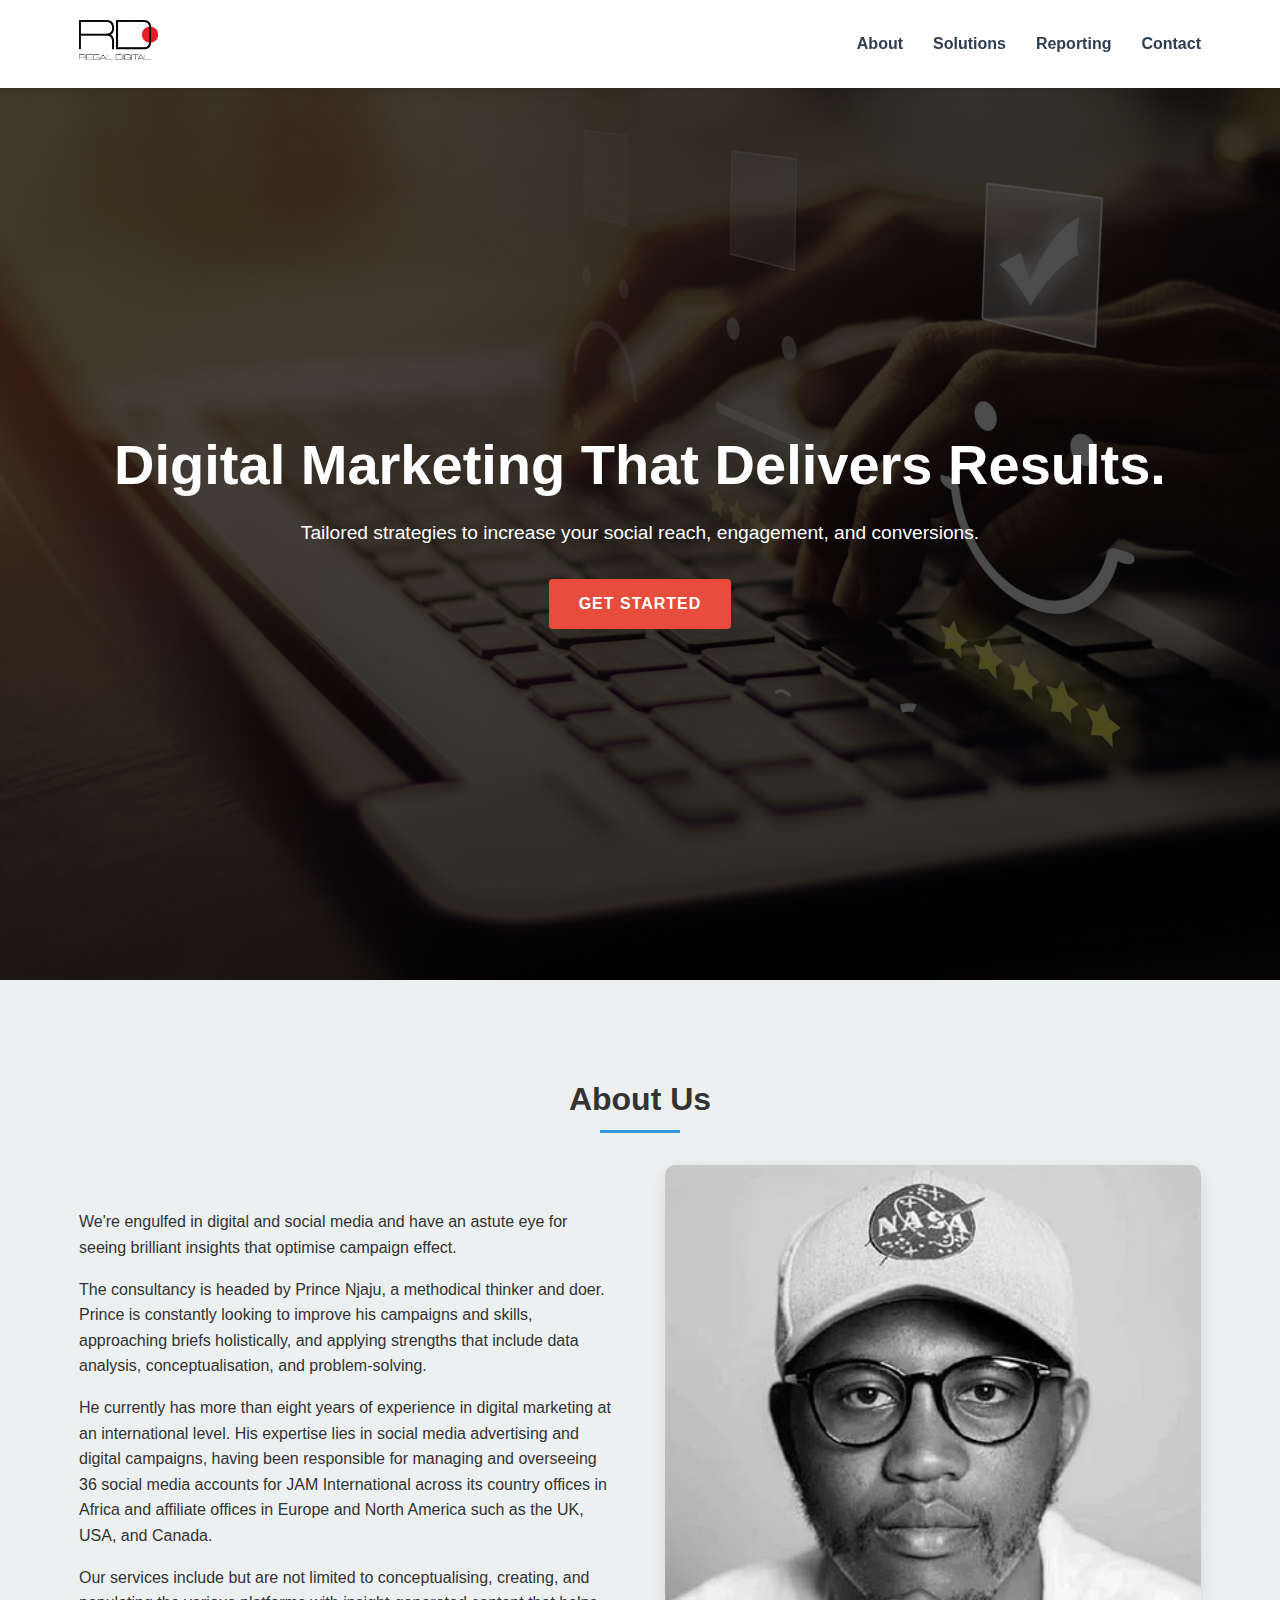
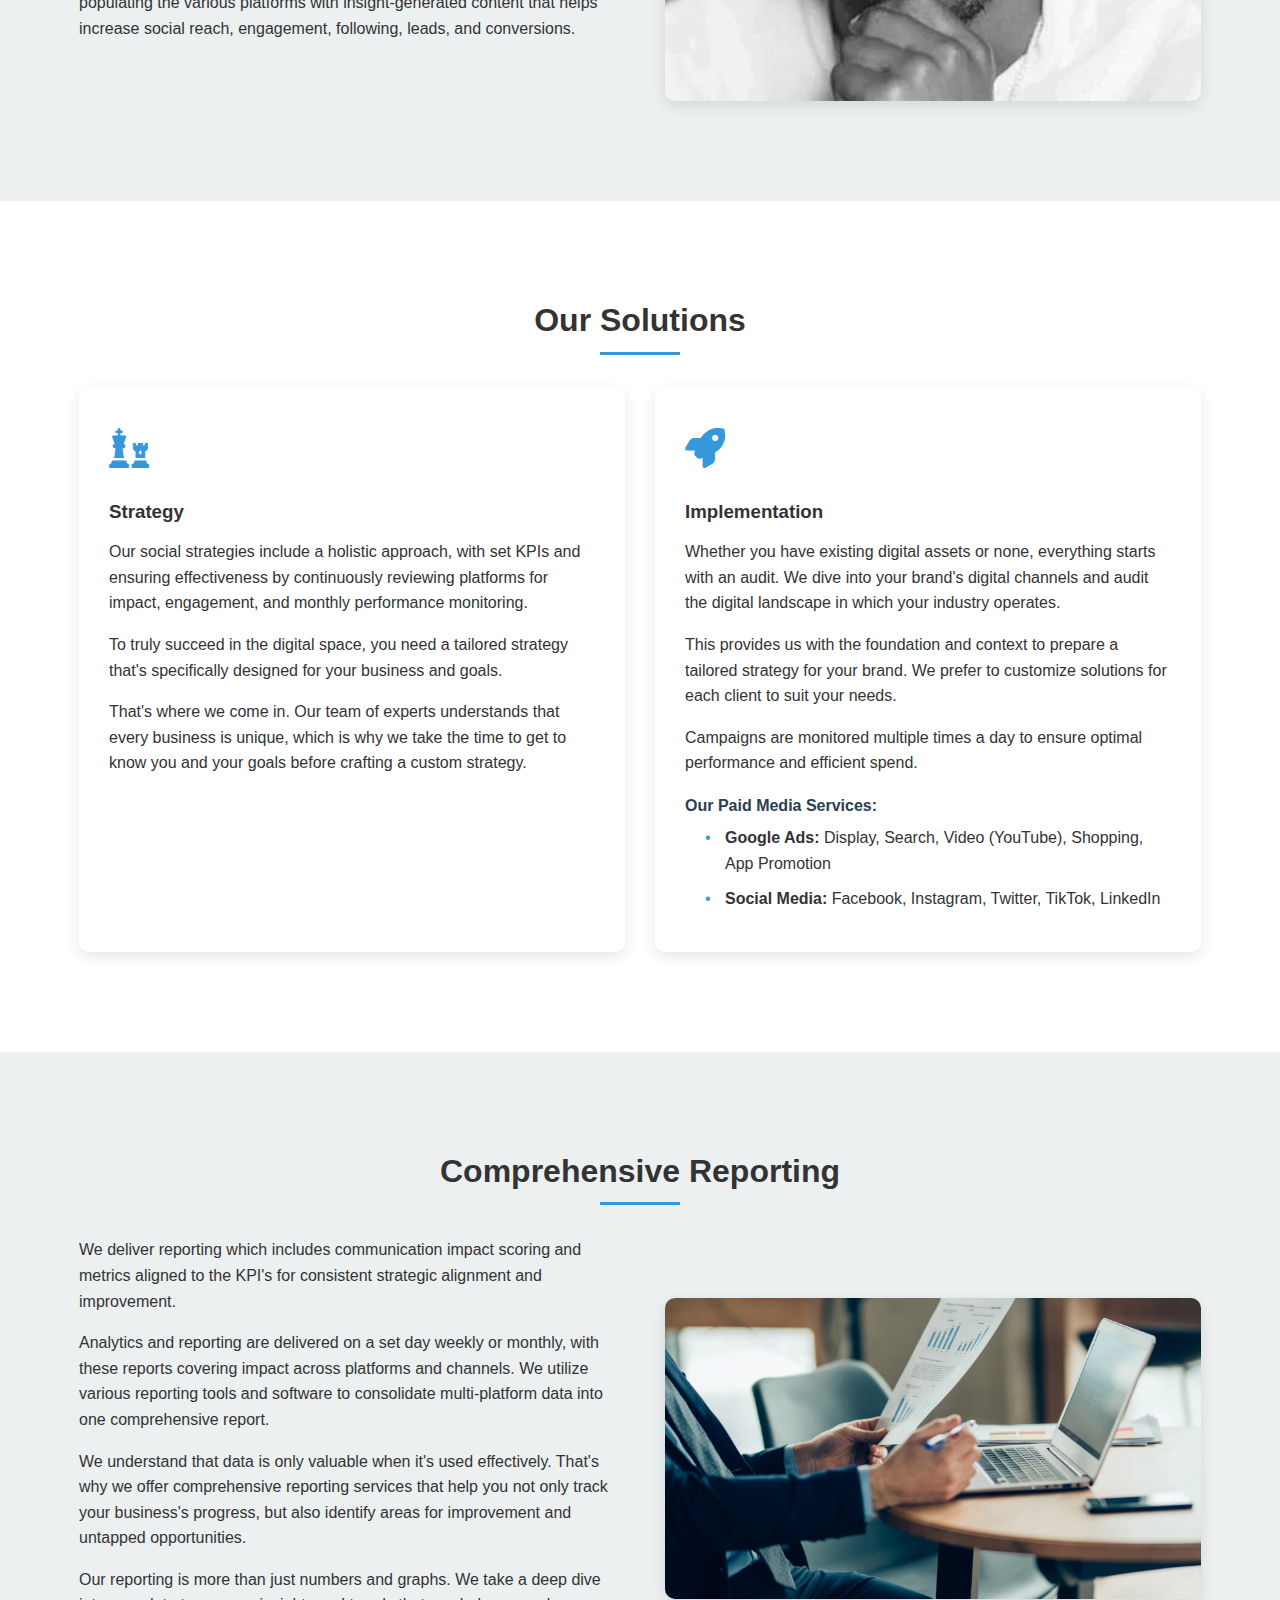
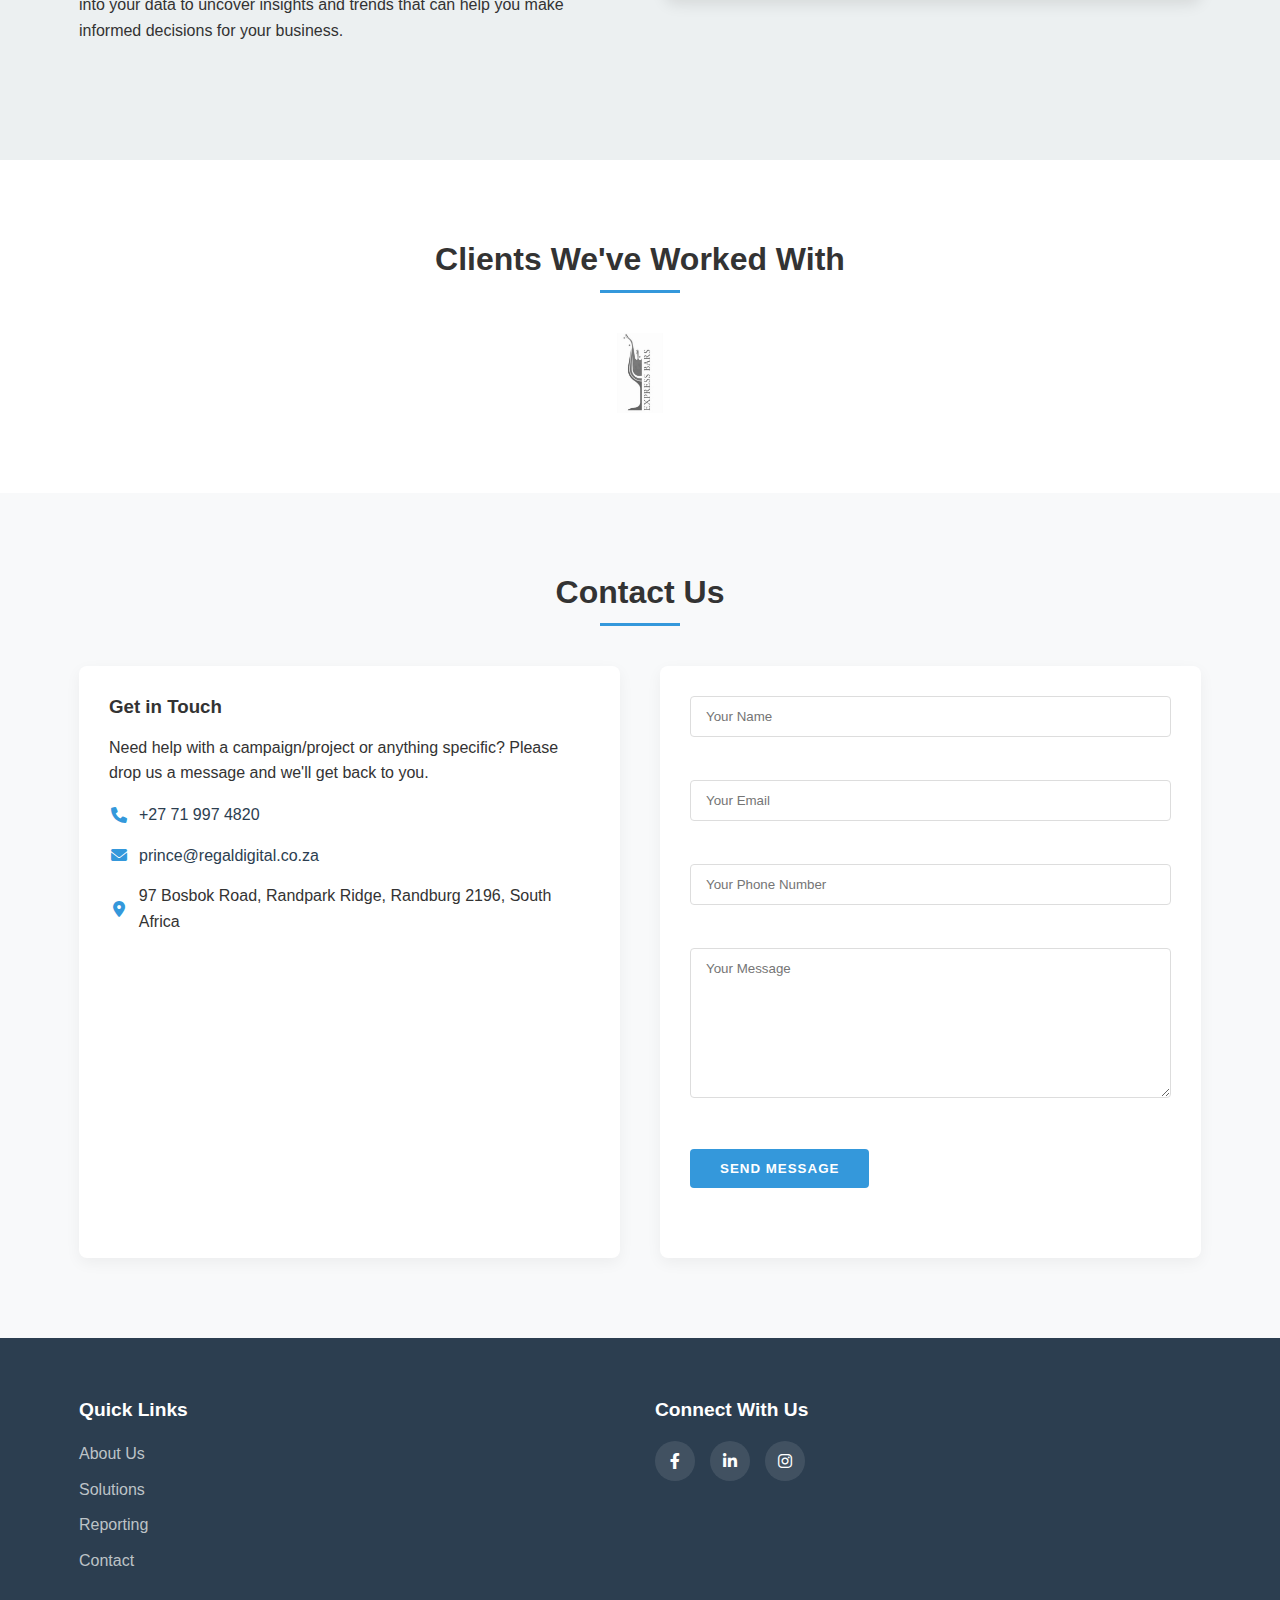
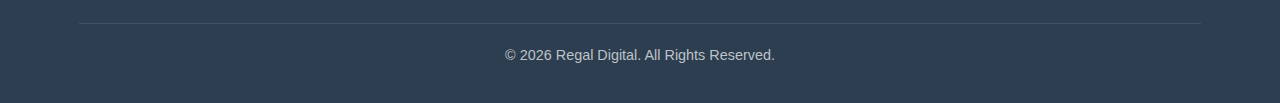
==== index.html @ f8ea5bcb "Initial Commit" ====
<!DOCTYPE html>
<html lang="en">

<head>
    <meta charset="UTF-8">
    <meta name="viewport" content="width=device-width, initial-scale=1.0">
    <meta name="description"
        content="Regal Digital - Digital Marketing Consultancy specializing in social media strategies and campaign optimization">
    <title>Regal Digital | Digital Marketing Consultancy</title>
    <link rel="stylesheet" href="css/style.css">
    <link rel="stylesheet" href="css/responsive.css">
    <link rel="stylesheet" href="https://cdnjs.cloudflare.com/ajax/libs/font-awesome/6.0.0-beta3/css/all.min.css">
    <link rel="icon" href="favicon.ico.jpg" type="image/x-icon">
</head>

<body>
    <!-- Header/Navigation -->
    <header>
        <div class="container">
            <div class="logo">
                <a href="#"><img src="images/logo.png" alt="Regal Digital Logo"></a>
            </div>
            <nav class="main-nav">
                <ul>
                    <li><a href="#about">About</a></li>
                    <li><a href="#solutions">Solutions</a></li>
                    <li><a href="#reporting">Reporting</a></li>
                    <li><a href="#contact">Contact</a></li>
                </ul>
            </nav>
            <div class="mobile-menu-btn">
                <i class="fas fa-bars"></i>
            </div>
        </div>
    </header>

    <!-- Mobile Menu -->
    <div class="mobile-menu">
        <ul>
            <li><a href="#about">About</a></li>
            <li><a href="#solutions">Solutions</a></li>
            <li><a href="#reporting">Reporting</a></li>
            <li><a href="#contact">Contact</a></li>
        </ul>
    </div>

    <!-- Hero Section -->
    <section class="hero">
        <div class="container">
            <h1>Digital Marketing That Delivers Results.</h1>
            <p>Tailored strategies to increase your social reach, engagement, and conversions.</p>
            <a href="#contact" class="btn btn-primary">Get Started</a>
        </div>
    </section>

    <!-- About Section -->
    <section id="about" class="about-section">
        <div class="container">
            <h2>About Us</h2>
            <div class="about-content">
                <div class="about-text">
                    <p>We're engulfed in digital and social media and have an astute eye for seeing brilliant insights
                        that optimise campaign effect.</p>
                    <p>The consultancy is headed by Prince Njaju, a methodical thinker and doer. Prince is constantly
                        looking to improve his campaigns and skills, approaching briefs holistically, and applying
                        strengths that include data analysis, conceptualisation, and problem-solving.</p>
                    <p>He currently has more than eight years of experience in digital marketing at an international
                        level. His expertise lies in social media advertising and digital campaigns, having been
                        responsible for managing and overseeing 36 social media accounts for JAM International across
                        its country offices in Africa and affiliate offices in Europe and North America such as the UK,
                        USA, and Canada.</p>
                    <p>Our services include but are not limited to conceptualising, creating, and populating the various
                        platforms with insight-generated content that helps increase social reach, engagement,
                        following, leads, and conversions.</p>
                </div>
                <div class="about-image">
                    <img src="images/prince-njaju.webp" alt="Prince Njaju">
                </div>
            </div>
        </div>
    </section>

    <!-- Solutions Section -->
    <section id="solutions" class="solutions-section">
        <div class="container">
            <h2>Our Solutions</h2>
            <div class="solutions-grid">
                <div class="solution-card">
                    <div class="solution-icon">
                        <i class="fas fa-chess"></i>
                    </div>
                    <h3>Strategy</h3>
                    <p>Our social strategies include a holistic approach, with set KPIs and ensuring effectiveness by
                        continuously reviewing platforms for impact, engagement, and monthly performance monitoring.</p>
                    <p>To truly succeed in the digital space, you need a tailored strategy that's specifically designed
                        for your business and goals.</p>
                    <p>That's where we come in. Our team of experts understands that every business is unique, which is
                        why we take the time to get to know you and your goals before crafting a custom strategy.</p>
                </div>
                <div class="solution-card">
                    <div class="solution-icon">
                        <i class="fas fa-rocket"></i>
                    </div>
                    <h3>Implementation</h3>
                    <p>Whether you have existing digital assets or none, everything starts with an audit. We dive into
                        your brand's digital channels and audit the digital landscape in which your industry operates.
                    </p>
                    <p>This provides us with the foundation and context to prepare a tailored strategy for your brand.
                        We prefer to customize solutions for each client to suit your needs.</p>
                    <p>Campaigns are monitored multiple times a day to ensure optimal performance and efficient spend.
                    </p>
                    <div class="services-list">
                        <h4>Our Paid Media Services:</h4>
                        <ul>
                            <li><strong>Google Ads:</strong> Display, Search, Video (YouTube), Shopping, App Promotion
                            </li>
                            <li><strong>Social Media:</strong> Facebook, Instagram, Twitter, TikTok, LinkedIn</li>
                        </ul>
                    </div>
                </div>
            </div>
        </div>
    </section>

    <!-- Reporting Section -->
    <section id="reporting" class="reporting-section">
        <div class="container">
            <h2>Comprehensive Reporting</h2>
            <div class="reporting-content">
                <div class="reporting-text">
                    <p>We deliver reporting which includes communication impact scoring and metrics aligned to the KPI's
                        for consistent strategic alignment and improvement.</p>
                    <p>Analytics and reporting are delivered on a set day weekly or monthly, with these reports covering
                        impact across platforms and channels. We utilize various reporting tools and software to
                        consolidate multi-platform data into one comprehensive report.</p>
                    <p>We understand that data is only valuable when it's used effectively. That's why we offer
                        comprehensive reporting services that help you not only track your business's progress, but also
                        identify areas for improvement and untapped opportunities.</p>
                    <p>Our reporting is more than just numbers and graphs. We take a deep dive into your data to uncover
                        insights and trends that can help you make informed decisions for your business.</p>
                </div>
                <div class="reporting-image">
                    <img src="images/comprehensive1.webp" alt="Reporting Dashboard Example">
                </div>
            </div>
        </div>
    </section>

    <!-- Clients Section -->
    <section class="clients-section">
        <div class="container">
            <h2>Clients We've Worked With</h2>
            <div class="client-logos">
                <img src="images/express-bars-logo.jpg" alt="Express Bars">
            </div>
        </div>
    </section>

    <!-- Contact Section -->
    <section id="contact" class="contact-section">
        <div class="container">
            <h2>Contact Us</h2>
            <div class="contact-content">
                <div class="contact-info">
                    <h3>Get in Touch</h3>
                    <p>Need help with a campaign/project or anything specific? Please drop us a message and we'll get
                        back to you.</p>
                    <div class="contact-details">
                        <p><i class="fas fa-phone"></i> <a href="tel:+27719974820">+27 71 997 4820</a></p>
                        <p><i class="fas fa-envelope"></i> <a
                                href="mailto:prince@regaldigital.co.za">prince@regaldigital.co.za</a></p>
                        <p><i class="fas fa-map-marker-alt"></i> 97 Bosbok Road, Randpark Ridge, Randburg 2196, South
                            Africa</p>
                    </div>
                </div>
                <div class="contact-form">
                    <form id="contactForm">
                        <div class="form-group">
                            <input type="text" id="name" name="name" placeholder="Your Name" required>
                            <span class="error-message" id="name-error"></span>
                        </div>
                        <div class="form-group">
                            <input type="email" id="email" name="email" placeholder="Your Email" required>
                            <span class="error-message" id="email-error"></span>
                        </div>
                        <div class="form-group">
                            <input type="tel" id="phone" name="phone" placeholder="Your Phone Number">
                            <span class="error-message" id="phone-error"></span>
                        </div>
                        <div class="form-group">
                            <textarea id="message" name="message" placeholder="Your Message" required></textarea>
                            <span class="error-message" id="message-error"></span>
                        </div>
                        <button type="submit" class="btn btn-secondary" id="submit-btn">Send Message</button>
                        <div id="form-status"></div>
                    </form>
                </div>
            </div>
        </div>
    </section>

    <!-- Footer -->
    <footer>
        <div class="container">
            <div class="footer-content">
                <div class="footer-links">
                    <h3>Quick Links</h3>
                    <ul>
                        <li><a href="#about">About Us</a></li>
                        <li><a href="#solutions">Solutions</a></li>
                        <li><a href="#reporting">Reporting</a></li>
                        <li><a href="#contact">Contact</a></li>
                    </ul>
                </div>
                <div class="footer-social">
                    <h3>Connect With Us</h3>
                    <div class="social-icons">
                        <a href="https://www.facebook.com/regaldigitalmarketing3/"><i class="fab fa-facebook-f"></i></a>
                        <a href="https://www.linkedin.com/company/regal-digital/posts/?feedView=all"><i
                                class="fab fa-linkedin-in"></i></a>
                        <a href="https://www.instagram.com/regal_digital/"><i class="fab fa-instagram"></i></a>
                    </div>
                </div>
            </div>
            <div class="footer-bottom">
                <p>&copy; <span id="year"></span> Regal Digital. All Rights Reserved.</p>
            </div>
        </div>
    </footer>

    <script src="js/script.js"></script>
</body>

</html>
---- css/style.css ----
/* Base Styles */
:root {
    --primary-color: #2c3e50;
    --secondary-color: #3498db;
    --accent-color: #e74c3c;
    --light-color: #ecf0f1;
    --dark-color: #2c3e50;
    --text-color: #333;
    --text-light: #7f8c8d;
    --white: #fff;
    --black: #000;
    --box-shadow: 0 5px 15px rgba(0, 0, 0, 0.1);
    --transition: all 0.3s ease;
}

* {
    margin: 0;
    padding: 0;
    box-sizing: border-box;
}

html {
    scroll-behavior: smooth;
}

body {
    font-family: 'Segoe UI', Tahoma, Geneva, Verdana, sans-serif;
    line-height: 1.6;
    color: var(--text-color);
    background-color: var(--white);
    overflow-x: hidden;
}

.container {
    width: 90%;
    max-width: 1200px;
    margin: 0 auto;
    padding: 0 15px;
}

h1,
h2,
h3,
h4,
h5,
h6 {
    margin-bottom: 1rem;
    font-weight: 700;
    line-height: 1.2;
}

h1 {
    font-size: 2.5rem;
}

h2 {
    font-size: 2rem;
    text-align: center;
    margin-bottom: 2rem;
    position: relative;
    padding-bottom: 15px;
}

h2::after {
    content: '';
    position: absolute;
    bottom: 0;
    left: 50%;
    transform: translateX(-50%);
    width: 80px;
    height: 3px;
    background-color: var(--secondary-color);
}

p {
    margin-bottom: 1rem;
}

a {
    text-decoration: none;
    color: var(--primary-color);
    transition: var(--transition);
}

a:hover {
    color: var(--accent-color);
}

ul {
    list-style: none;
}

img {
    max-width: 100%;
    height: auto;
}

.btn {
    display: inline-block;
    padding: 12px 30px;
    border-radius: 4px;
    font-weight: 600;
    text-transform: uppercase;
    letter-spacing: 1px;
    transition: var(--transition);
    cursor: pointer;
    border: none;
}

.btn-primary {
    background-color: var(--accent-color);
    color: var(--white);
}

.btn-primary:hover {
    background-color: var(--white);
    transform: translateY(-3px);
    box-shadow: var(--box-shadow);
}

.btn-secondary {
    background-color: var(--secondary-color);
    color: var(--white);
}

.btn-secondary:hover {
    background-color: var(--accent-color);
    transform: translateY(-3px);
    box-shadow: var(--box-shadow);
}

.section-padding {
    padding: 80px 0;
}

/* Header Styles */
header {
    background-color: var(--white);
    box-shadow: 0 2px 10px rgba(0, 0, 0, 0.1);
    position: fixed;
    width: 100%;
    top: 0;
    left: 0;
    z-index: 1000;
    transition: var(--transition);
}

header .container {
    display: flex;
    justify-content: space-between;
    align-items: center;
    padding: 20px 15px;
}

.logo img {
    height: 40px;
}

.main-nav ul {
    display: flex;
}

.main-nav ul li {
    margin-left: 30px;
}

.main-nav ul li a {
    font-weight: 600;
    color: var(--dark-color);
    position: relative;
}

.main-nav ul li a::after {
    content: '';
    position: absolute;
    bottom: -5px;
    left: 0;
    width: 0;
    height: 2px;
    background-color: var(--secondary-color);
    transition: var(--transition);
}

.main-nav ul li a:hover::after {
    width: 100%;
}

.mobile-menu-btn {
    display: none;
    font-size: 1.5rem;
    cursor: pointer;
}

/* Hero Section */
.hero {
    background: linear-gradient(rgba(0, 0, 0, 0.7), rgba(0, 0, 0, 0.7)), url('../images/hero-bg1.jpeg') no-repeat center center/cover;
    height: 100vh;
    display: flex;
    align-items: center;
    text-align: center;
    color: var(--white);
    margin-top: 80px;
}

.hero h1 {
    font-size: 3.5rem;
    margin-bottom: 20px;
    animation: fadeInDown 1s ease;
}

.hero p {
    font-size: 1.2rem;
    margin-bottom: 30px;
    max-width: 700px;
    margin-left: auto;
    margin-right: auto;
    animation: fadeInUp 1s ease;
}

/* About Section */
.about-section {
    padding: 100px 0;
    background-color: var(--light-color);
}

.about-content {
    display: flex;
    align-items: center;
    gap: 50px;
}

.about-text {
    flex: 1;
}

.about-image {
    flex: 1;
    border-radius: 10px;
    overflow: hidden;
    box-shadow: var(--box-shadow);
}

.about-image img {
    width: 100%;
    height: auto;
    display: block;
    transition: var(--transition);
}

.about-image img:hover {
    transform: scale(1.03);
}

/* Solutions Section */
.solutions-section {
    padding: 100px 0;
    background-color: var(--white);
}

.solutions-grid {
    display: grid;
    grid-template-columns: repeat(auto-fit, minmax(350px, 1fr));
    gap: 30px;
}

.solution-card {
    background-color: var(--white);
    border-radius: 10px;
    padding: 30px;
    box-shadow: var(--box-shadow);
    transition: var(--transition);
}

.solution-card:hover {
    transform: translateY(-10px);
    box-shadow: 0 15px 30px rgba(0, 0, 0, 0.1);
}

.solution-icon {
    font-size: 2.5rem;
    color: var(--secondary-color);
    margin-bottom: 20px;
}

.services-list {
    margin-top: 20px;
}

.services-list h4 {
    margin-bottom: 10px;
    color: var(--primary-color);
}

.services-list ul {
    margin-left: 20px;
}

.services-list ul li {
    margin-bottom: 10px;
    position: relative;
    padding-left: 20px;
}

.services-list ul li::before {
    content: '•';
    position: absolute;
    left: 0;
    color: var(--secondary-color);
}

/* Reporting Section */
.reporting-section {
    padding: 100px 0;
    background-color: var(--light-color);
}

.reporting-content {
    display: flex;
    align-items: center;
    gap: 50px;
}

.reporting-text {
    flex: 1;
}

.reporting-image {
    flex: 1;
    border-radius: 10px;
    overflow: hidden;
    box-shadow: var(--box-shadow);
}

.reporting-image img {
    width: 100%;
    height: auto;
    display: block;
}

/* Clients Section */
.clients-section {
    padding: 80px 0;
    background-color: var(--white);
    text-align: center;
}

.client-logos {
    display: flex;
    justify-content: center;
    align-items: center;
    flex-wrap: wrap;
    gap: 30px;
    margin-top: 40px;
}

.client-logos img {
    max-height: 80px;
    width: auto;
    filter: grayscale(100%);
    opacity: 0.7;
    transition: var(--transition);
}

.client-logos img:hover {
    filter: grayscale(0);
    opacity: 1;
}

/* Contact Section */
/* Contact Section */
.contact-section {
    padding: 80px 0;
    background-color: #f8f9fa;
}

.contact-content {
    display: flex;
    gap: 40px;
    margin-top: 40px;
}

.contact-info {
    flex: 1;
    padding: 30px;
    background: white;
    border-radius: 8px;
    box-shadow: 0 5px 15px rgba(0, 0, 0, 0.05);
}

.contact-form {
    flex: 1;
    padding: 30px;
    background: white;
    border-radius: 8px;
    box-shadow: 0 5px 15px rgba(0, 0, 0, 0.05);
}

.contact-details p {
    margin-bottom: 15px;
    display: flex;
    align-items: center;
}

.contact-details i {
    margin-right: 10px;
    color: #3498db;
    width: 20px;
    text-align: center;
}

.form-group {
    margin-bottom: 20px;
}

.form-group input,
.form-group textarea {
    width: 100%;
    padding: 12px 15px;
    border: 1px solid #ddd;
    border-radius: 4px;
    font-family: inherit;
    transition: all 0.3s ease;
}

.form-group input:focus,
.form-group textarea:focus {
    outline: none;
    border-color: #3498db;
    box-shadow: 0 0 0 3px rgba(52, 152, 219, 0.2);
}

.form-group textarea {
    min-height: 150px;
    resize: vertical;
}

.error-message {
    color: #e74c3c;
    font-size: 0.8rem;
    margin-top: 5px;
    display: block;
    min-height: 18px;
}

#form-status {
    margin-top: 20px;
    padding: 10px;
    border-radius: 4px;
    text-align: center;
}

#form-status.success {
    background-color: #d4edda;
    color: #155724;
}

#form-status.error {
    background-color: #f8d7da;
    color: #721c24;
}

@media (max-width: 768px) {
    .contact-content {
        flex-direction: column;
    }
}

/* Footer */
footer {
    background-color: var(--dark-color);
    color: var(--white);
    padding: 60px 0 20px;
}

.footer-content {
    display: grid;
    grid-template-columns: repeat(auto-fit, minmax(250px, 1fr));
    gap: 30px;
    margin-bottom: 40px;
}

.footer-logo img {
    height: 40px;
    margin-bottom: 20px;
}

.footer-links h3,
.footer-social h3 {
    color: var(--white);
    margin-bottom: 20px;
    font-size: 1.2rem;
}

.footer-links ul li {
    margin-bottom: 10px;
}

.footer-links ul li a {
    color: #bdc3c7;
    transition: var(--transition);
}

.footer-links ul li a:hover {
    color: var(--accent-color);
    padding-left: 5px;
}

.social-icons {
    display: flex;
    gap: 15px;
}

.social-icons a {
    display: flex;
    align-items: center;
    justify-content: center;
    width: 40px;
    height: 40px;
    border-radius: 50%;
    background-color: rgba(255, 255, 255, 0.1);
    color: var(--white);
    transition: var(--transition);
}

.social-icons a:hover {
    background-color: var(--accent-color);
    transform: translateY(-3px);
}

.footer-bottom {
    text-align: center;
    padding-top: 20px;
    border-top: 1px solid rgba(255, 255, 255, 0.1);
    color: #bdc3c7;
    font-size: 0.9rem;
}

/* Animations */
@keyframes fadeInDown {
    from {
        opacity: 0;
        transform: translateY(-30px);
    }

    to {
        opacity: 1;
        transform: translateY(0);
    }
}

@keyframes fadeInUp {
    from {
        opacity: 0;
        transform: translateY(30px);
    }

    to {
        opacity: 1;
        transform: translateY(0);
    }
}

/* Mobile Menu */
.mobile-menu {
    position: fixed;
    top: 80px;
    left: 0;
    width: 100%;
    height: calc(100vh - 80px);
    background-color: var(--white);
    z-index: 999;
    transform: translateX(100%);
    transition: var(--transition);
    padding: 30px;
    overflow-y: auto;
}

.mobile-menu.active {
    transform: translateX(0);
}

.mobile-menu ul li {
    margin-bottom: 20px;
}

.mobile-menu ul li a {
    font-size: 1.2rem;
    font-weight: 600;
    color: var(--dark-color);
}
---- css/responsive.css ----
/* Responsive Styles */
@media (max-width: 1200px) {
    .container {
        max-width: 100%;
    }
}

@media (max-width: 992px) {
    .hero h1 {
        font-size: 3rem;
    }

    .about-content,
    .reporting-content,
    .contact-content {
        flex-direction: column;
        gap: 30px;
    }

    .about-image,
    .reporting-image {
        order: -1;
    }
}

@media (max-width: 768px) {
    .main-nav {
        display: none;
    }

    .mobile-menu-btn {
        display: block;
    }

    .hero {
        height: auto;
        padding: 120px 0 80px;
    }

    .hero h1 {
        font-size: 2.5rem;
    }

    .section-padding {
        padding: 60px 0;
    }

    .solutions-grid {
        grid-template-columns: 1fr;
    }

    .client-logos img {
        max-height: 60px;
    }
}

@media (max-width: 576px) {
    .hero h1 {
        font-size: 2rem;
    }

    h2 {
        font-size: 1.8rem;
    }

    .btn {
        padding: 10px 20px;
        font-size: 0.9rem;
    }

    .footer-content {
        grid-template-columns: 1fr;
        text-align: center;
    }

    .social-icons {
        justify-content: center;
    }

    .footer-links ul li a:hover {
        padding-left: 0;
    }
}

@media (max-width: 400px) {
    .hero h1 {
        font-size: 1.8rem;
    }

    .hero p {
        font-size: 1rem;
    }
}
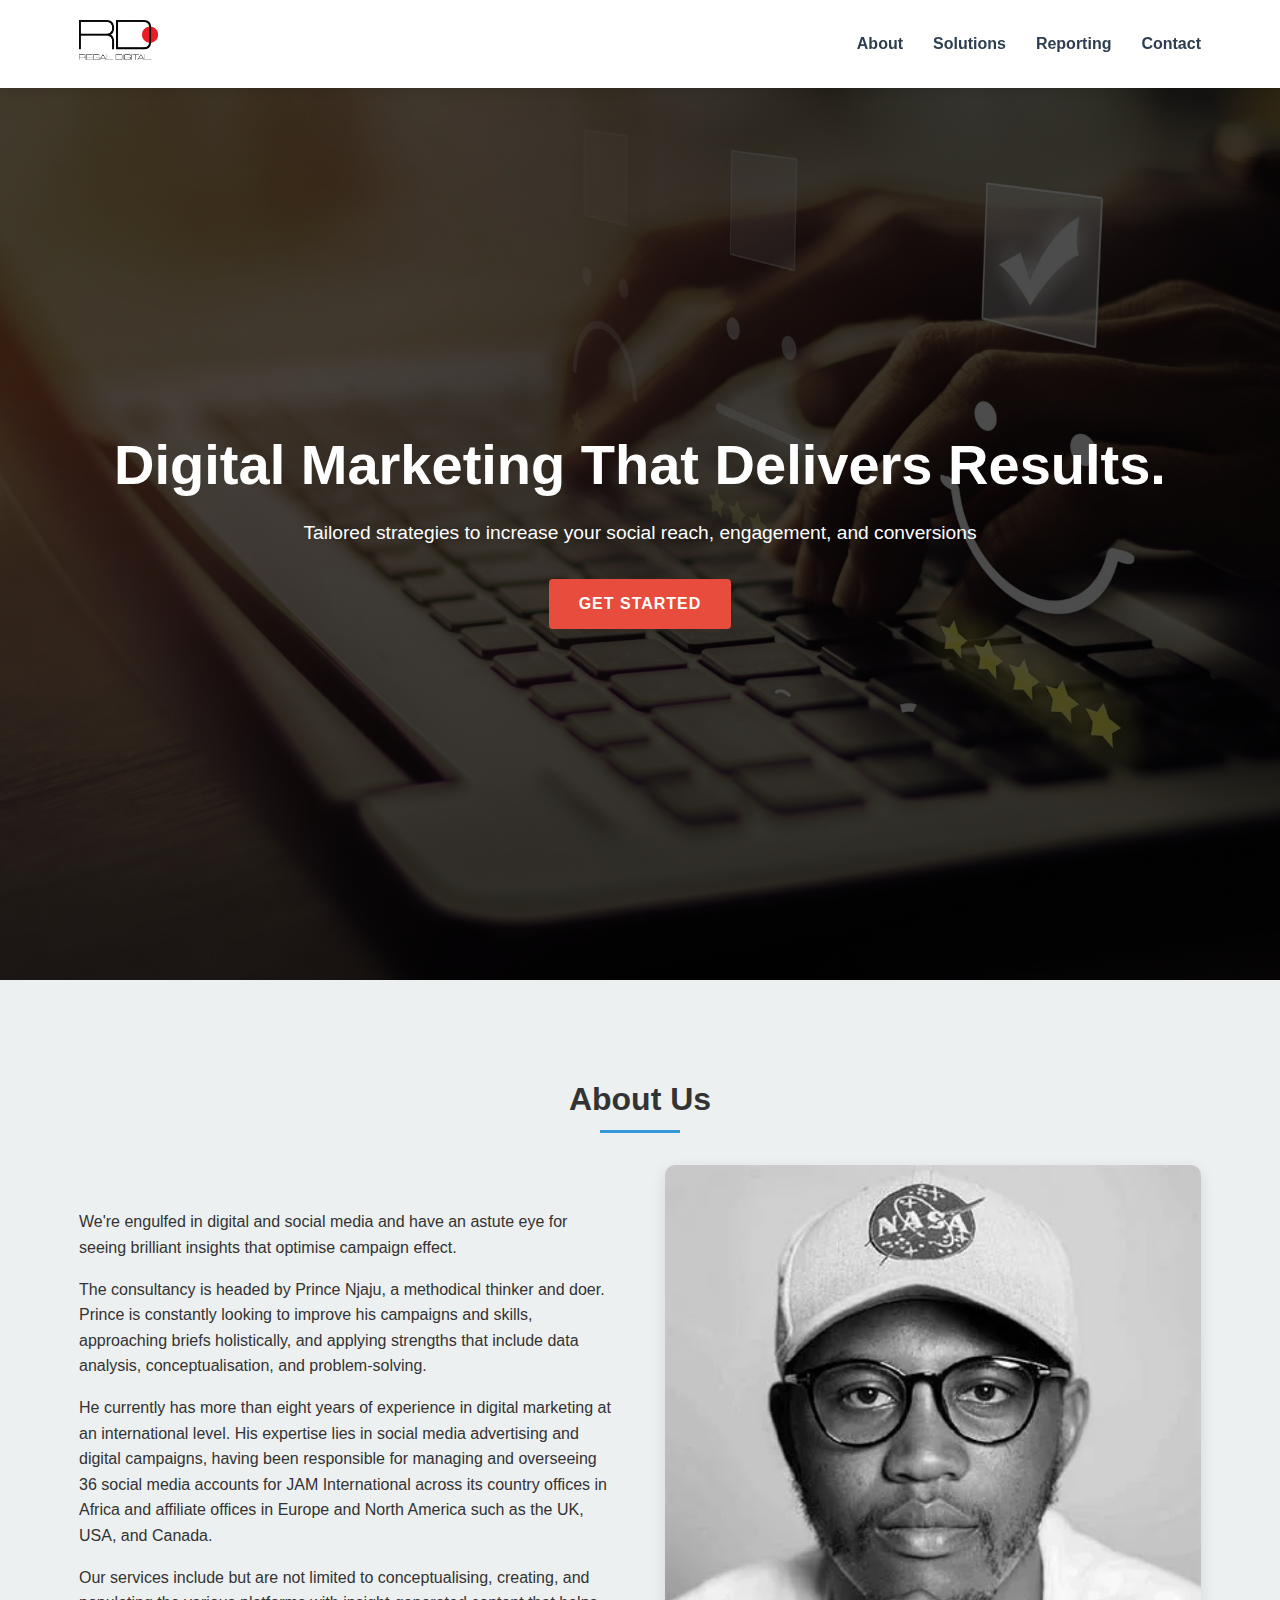
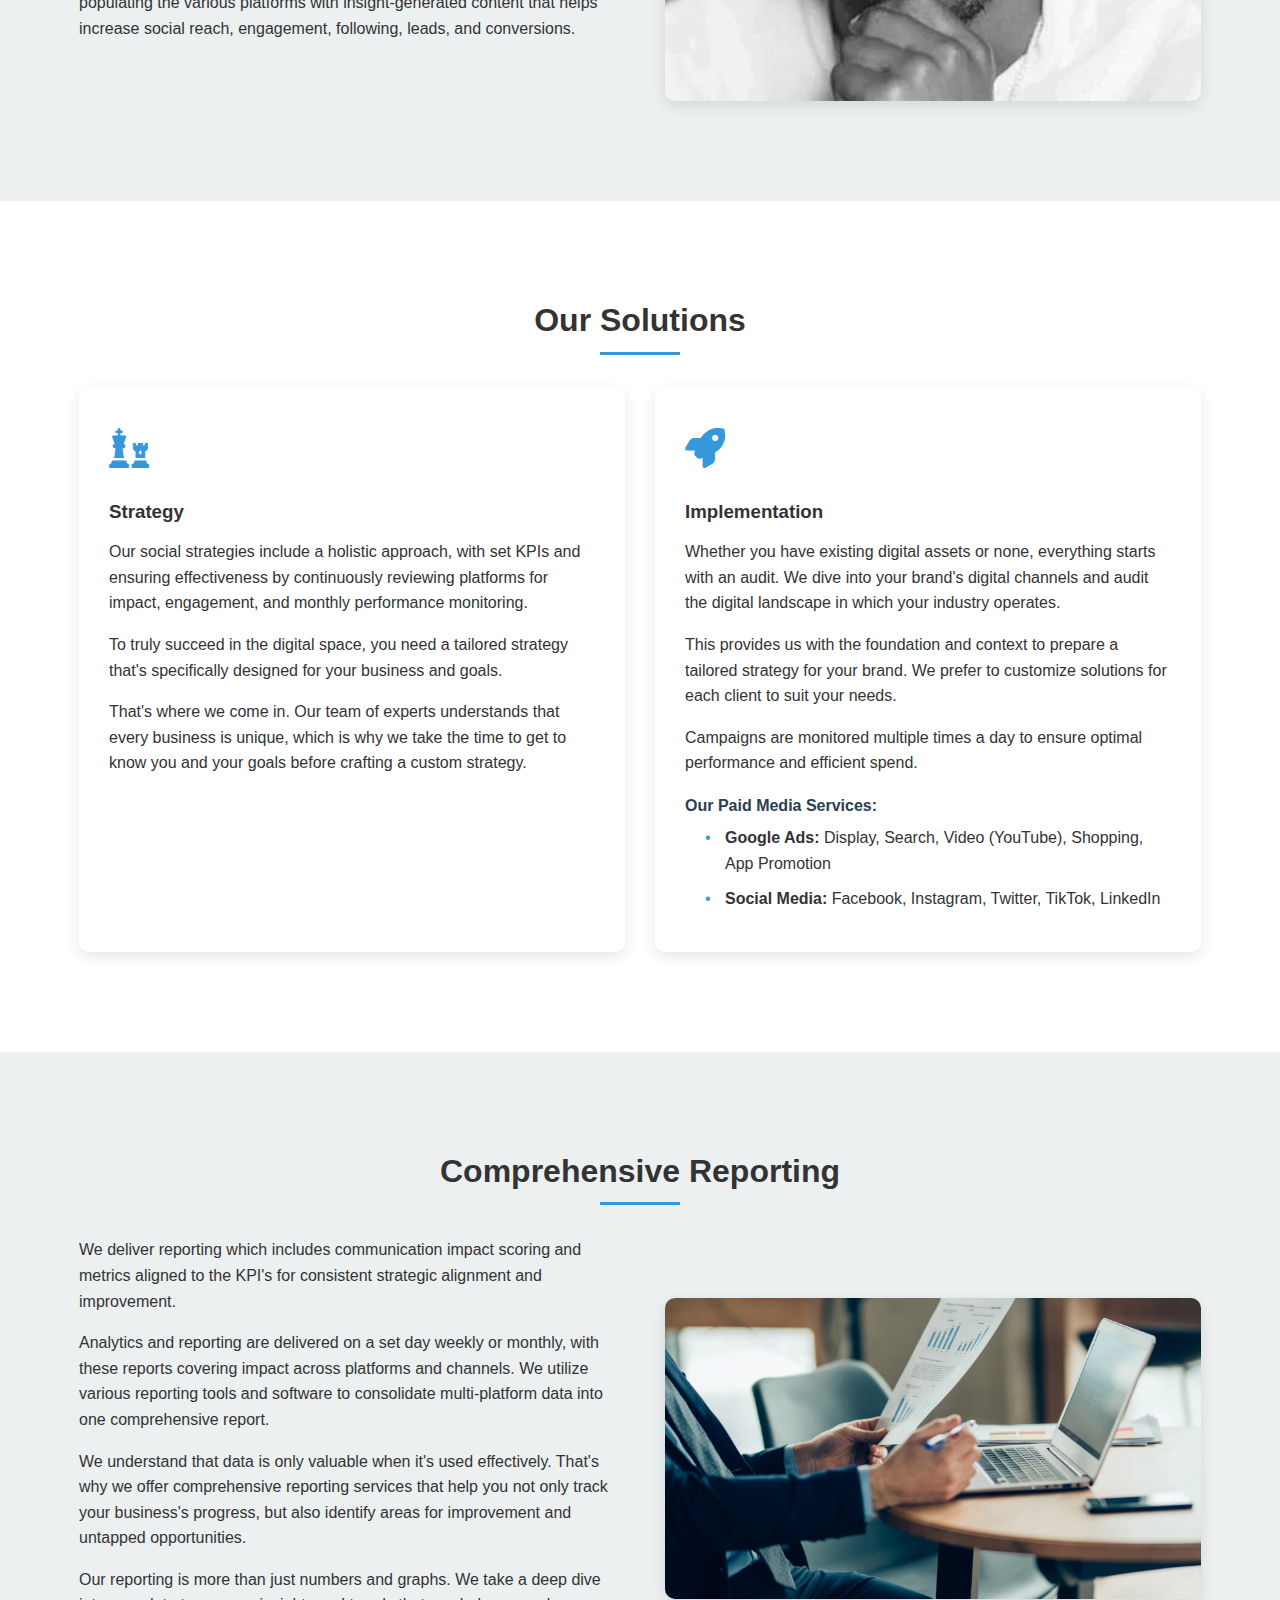
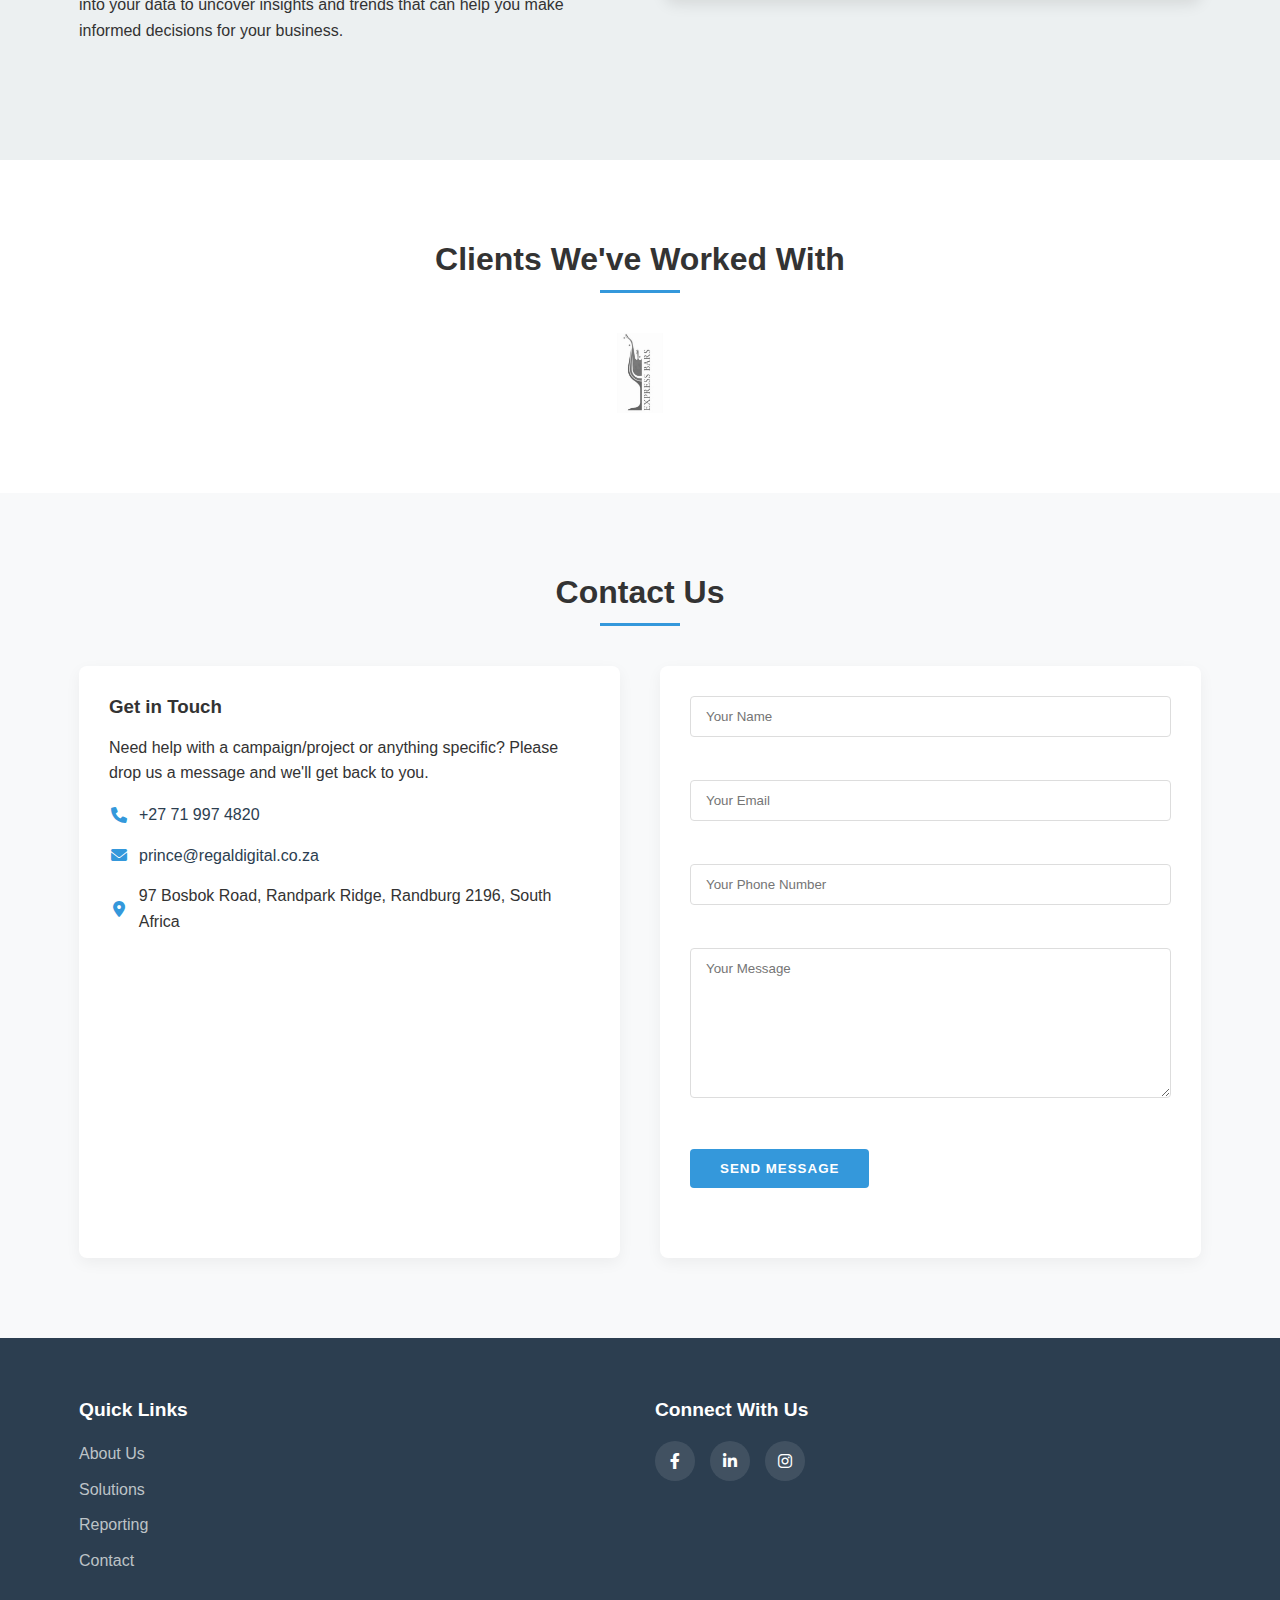
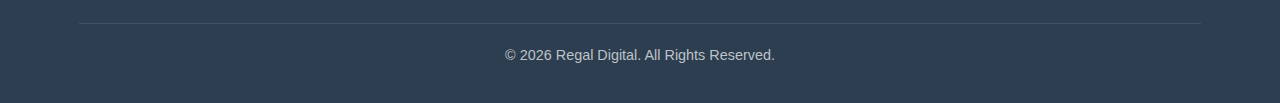
==== commit 037721c7: "test" ====
--- a/index.html
+++ b/index.html
@@ -48,7 +48,7 @@
     <section class="hero">
         <div class="container">
             <h1>Digital Marketing That Delivers Results.</h1>
-            <p>Tailored strategies to increase your social reach, engagement, and conversions.</p>
+            <p>Tailored strategies to increase your social reach, engagement, and conversions</p>
             <a href="#contact" class="btn btn-primary">Get Started</a>
         </div>
     </section>
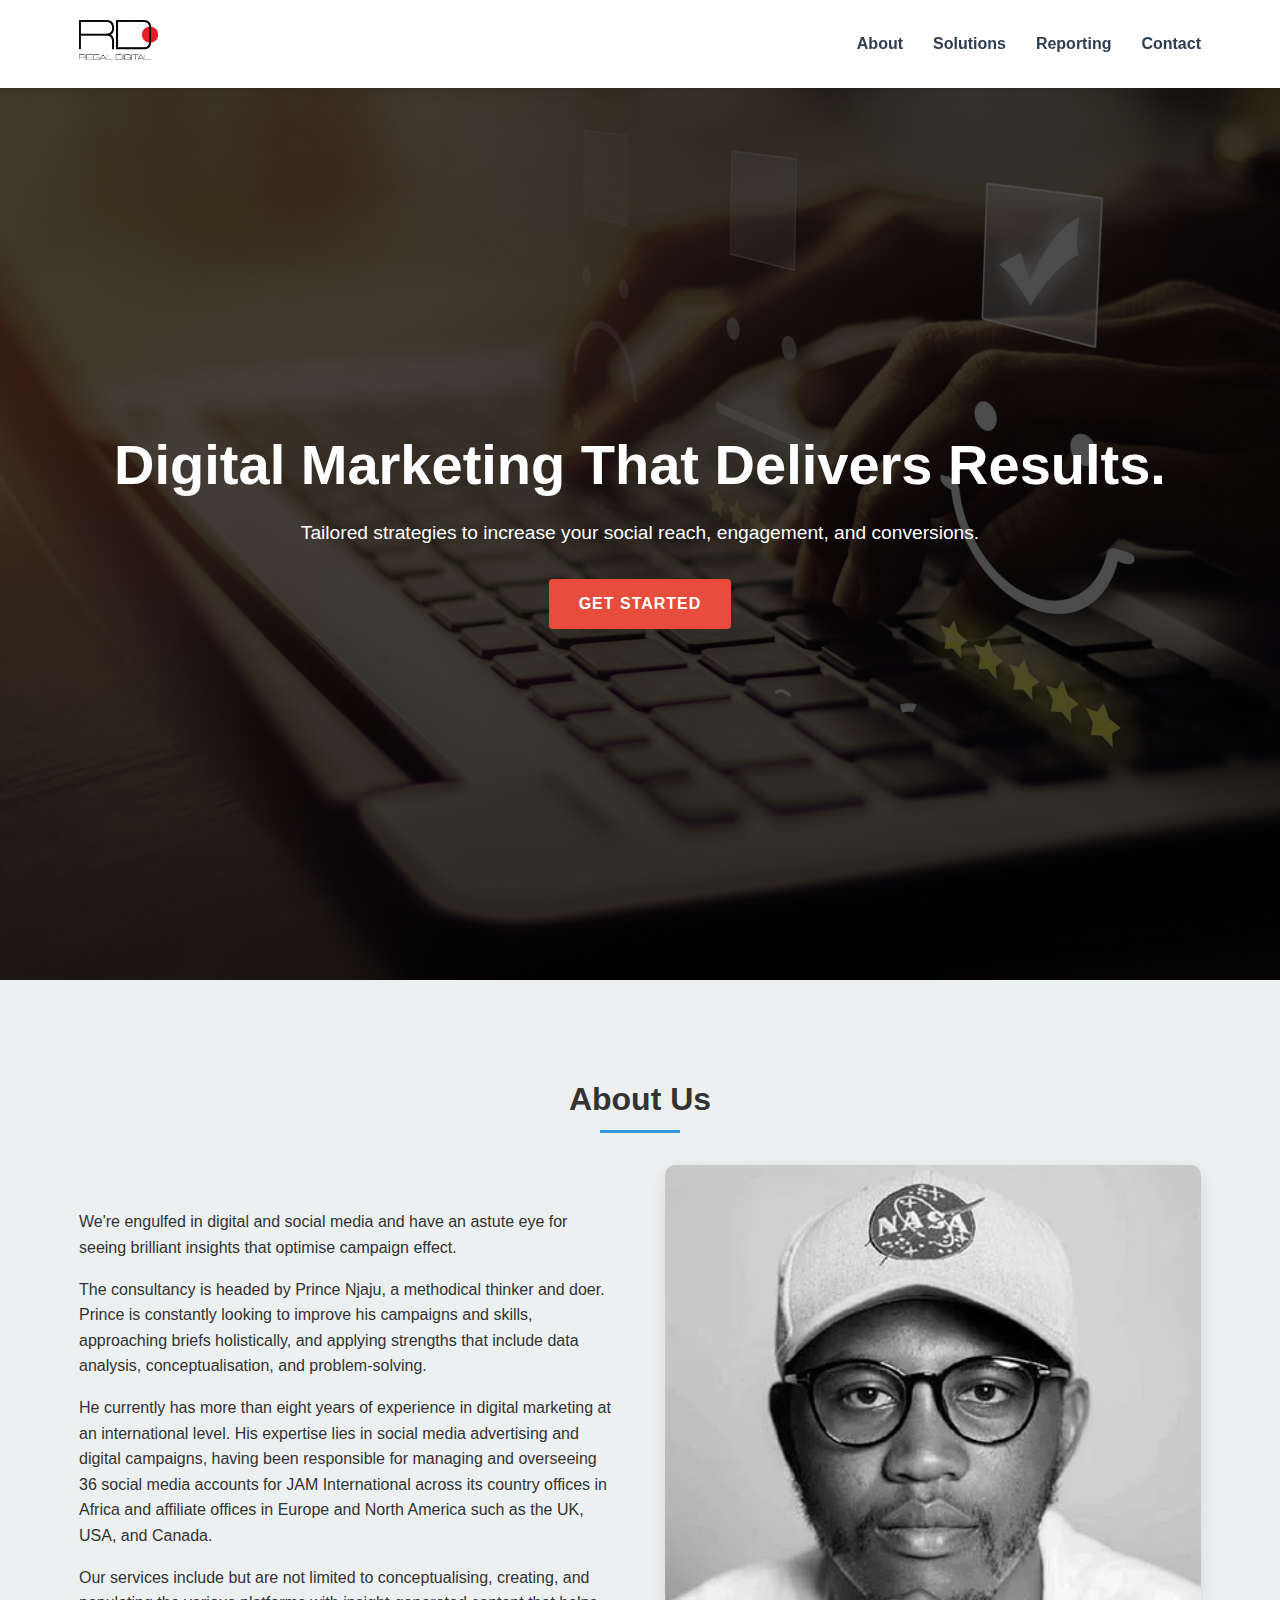
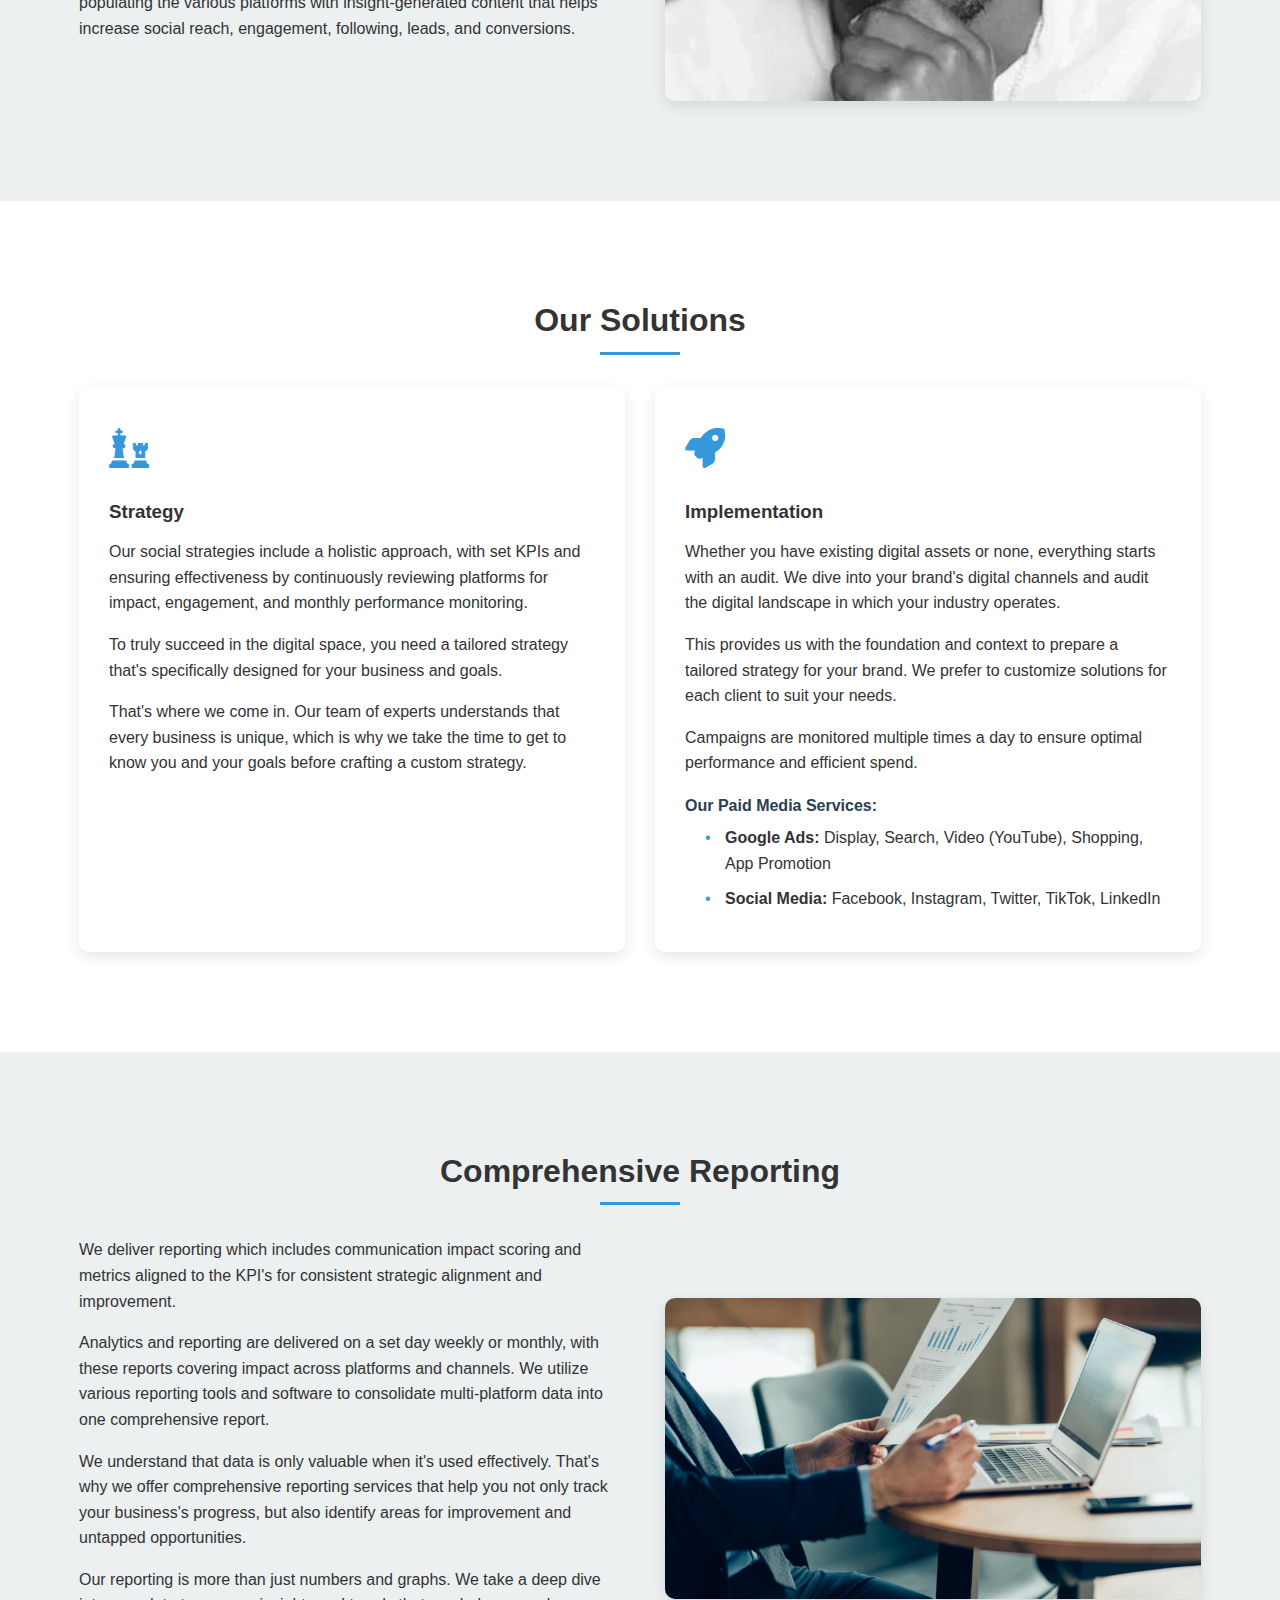
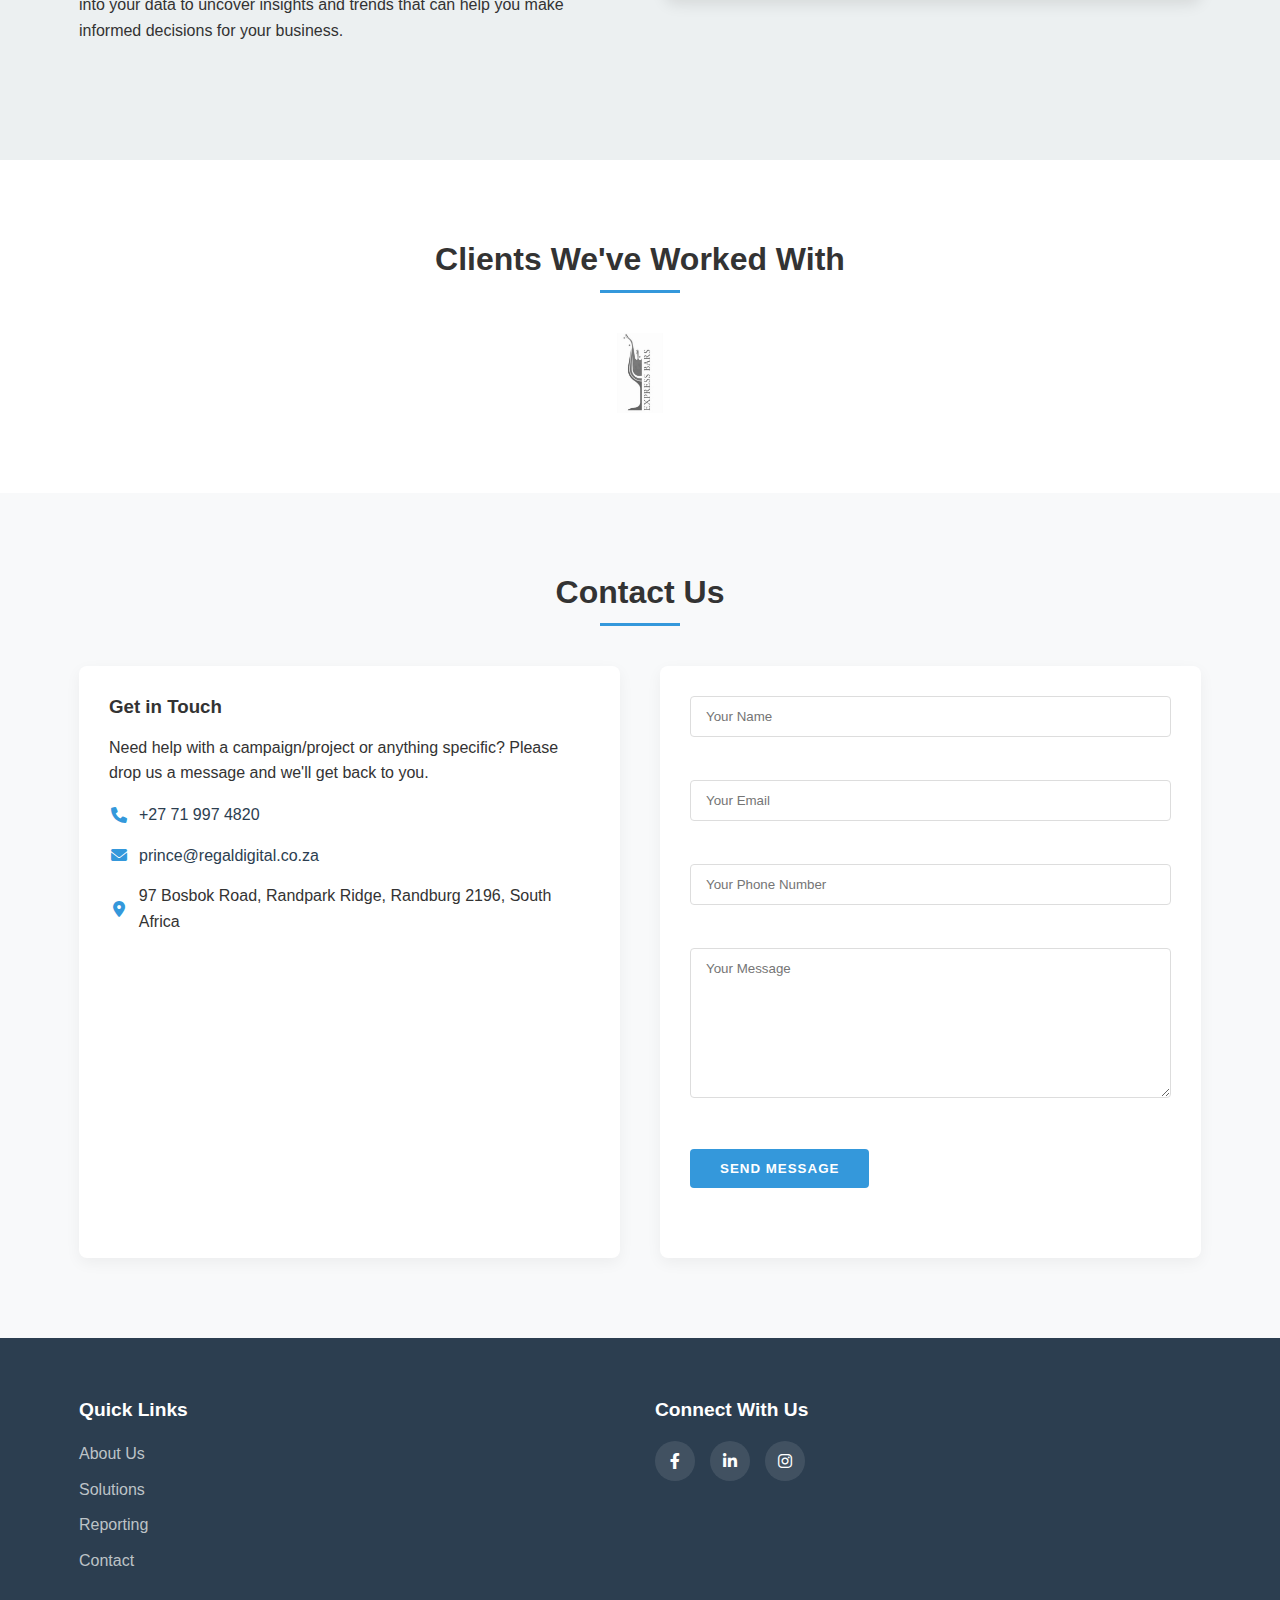
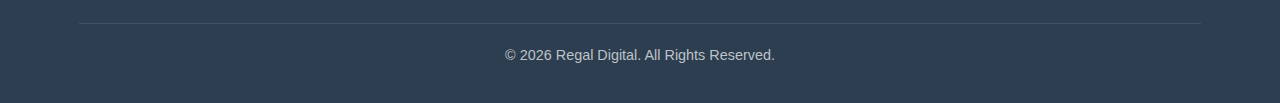
==== commit fc7c8b76: "test" ====
--- a/index.html
+++ b/index.html
@@ -48,7 +48,7 @@
     <section class="hero">
         <div class="container">
             <h1>Digital Marketing That Delivers Results.</h1>
-            <p>Tailored strategies to increase your social reach, engagement, and conversions</p>
+            <p>Tailored strategies to increase your social reach, engagement, and conversions.</p>
             <a href="#contact" class="btn btn-primary">Get Started</a>
         </div>
     </section>
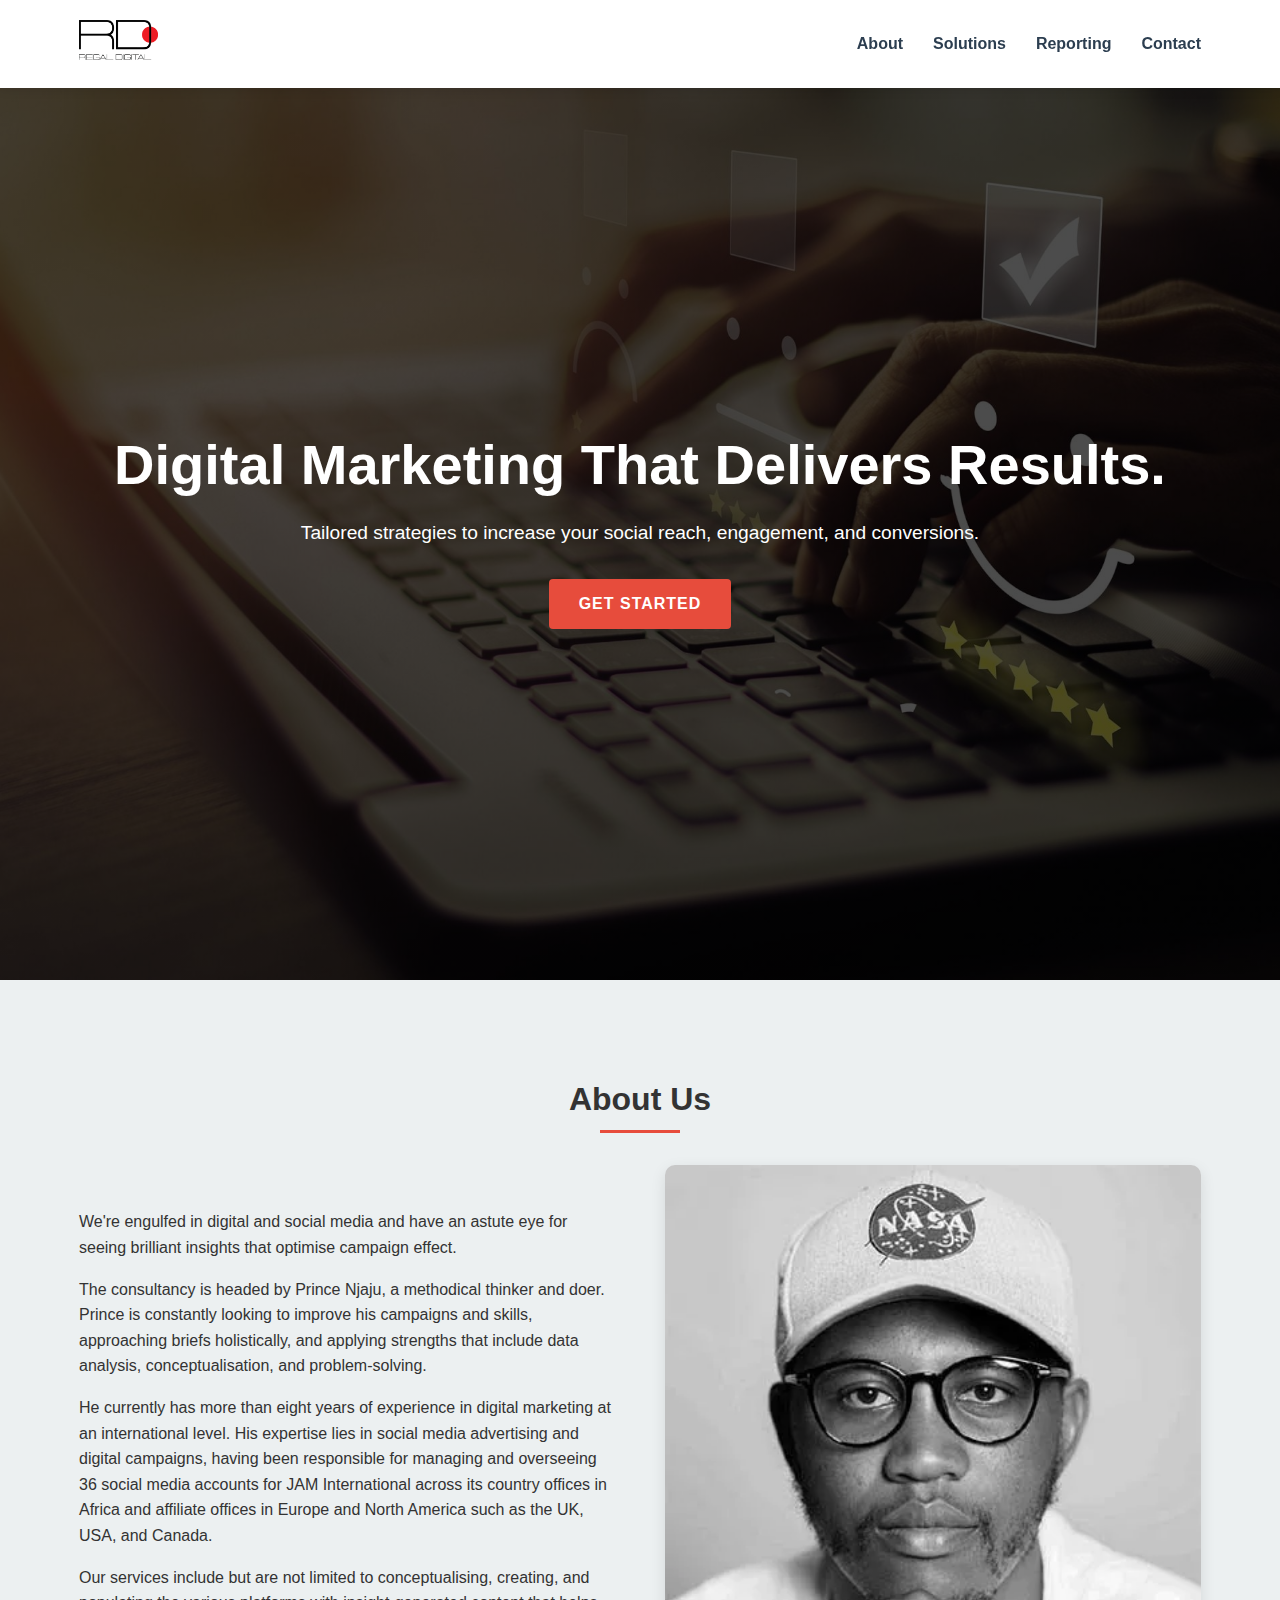
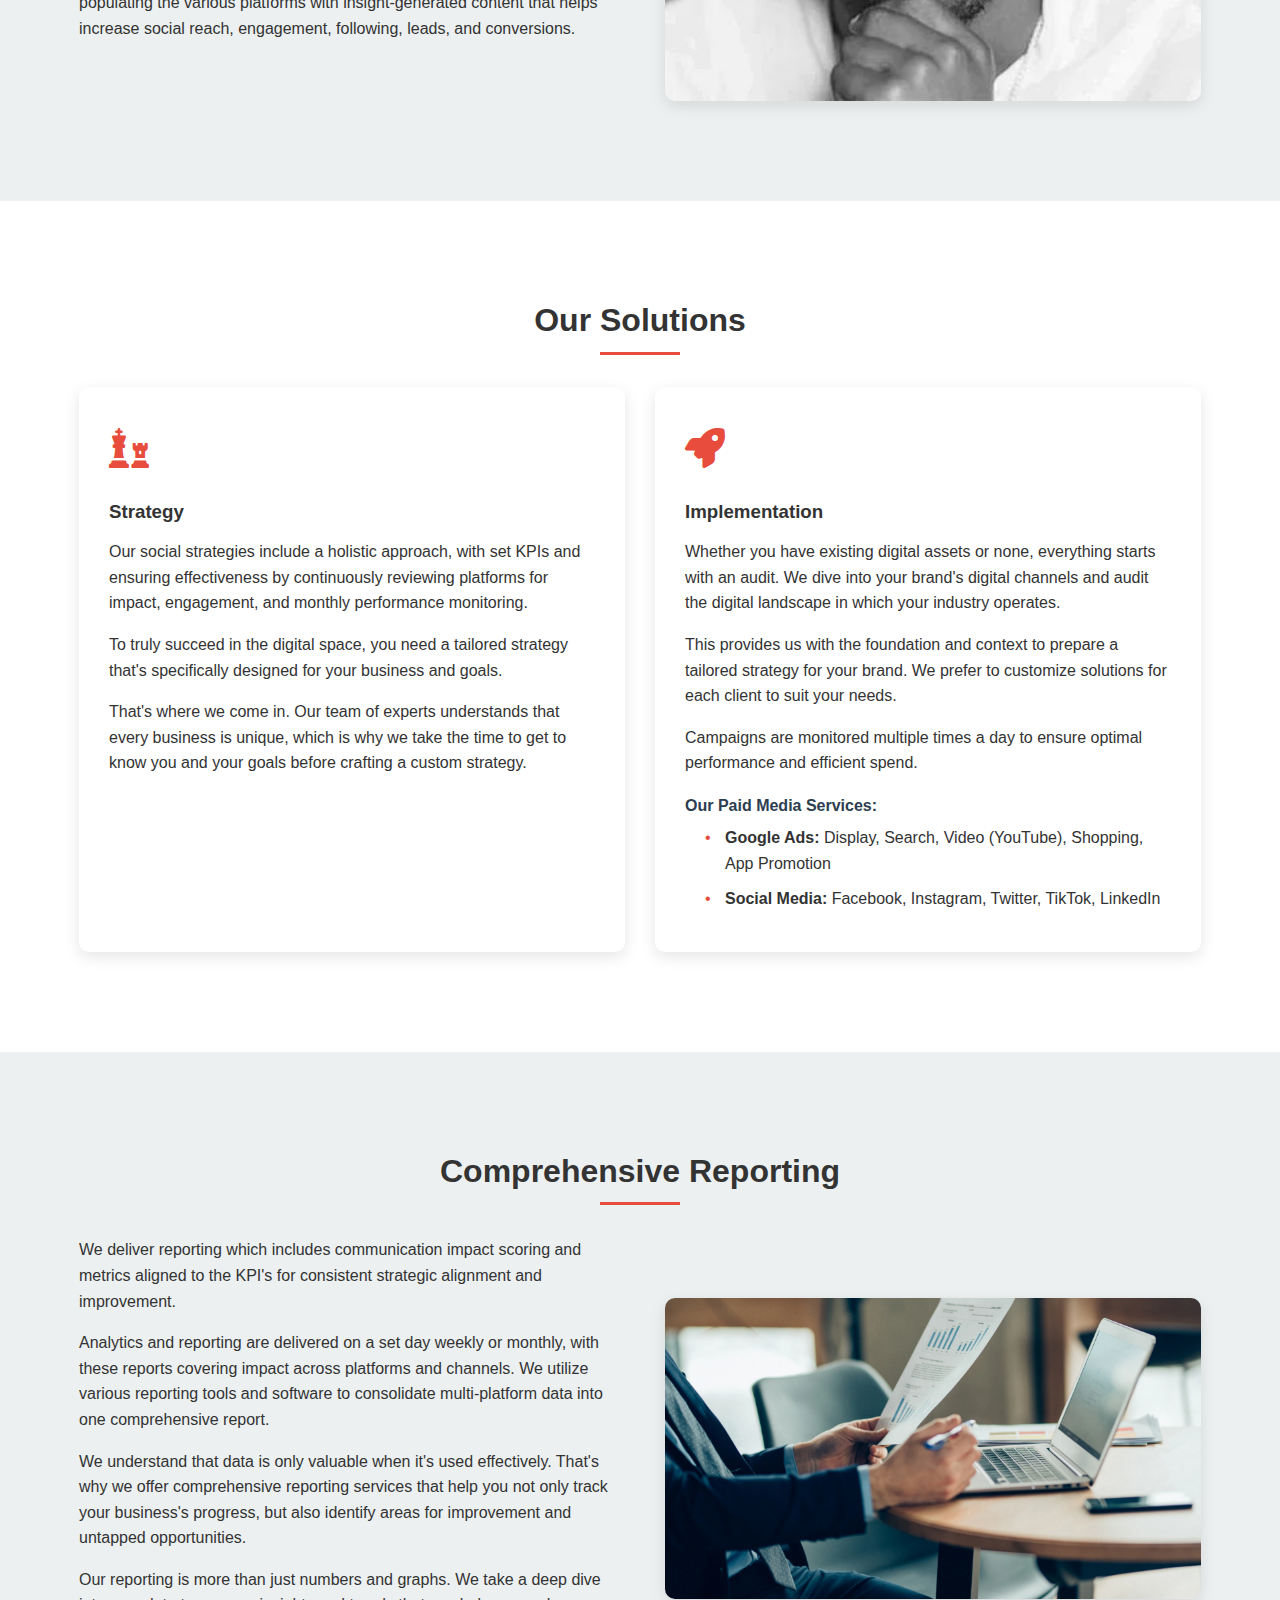
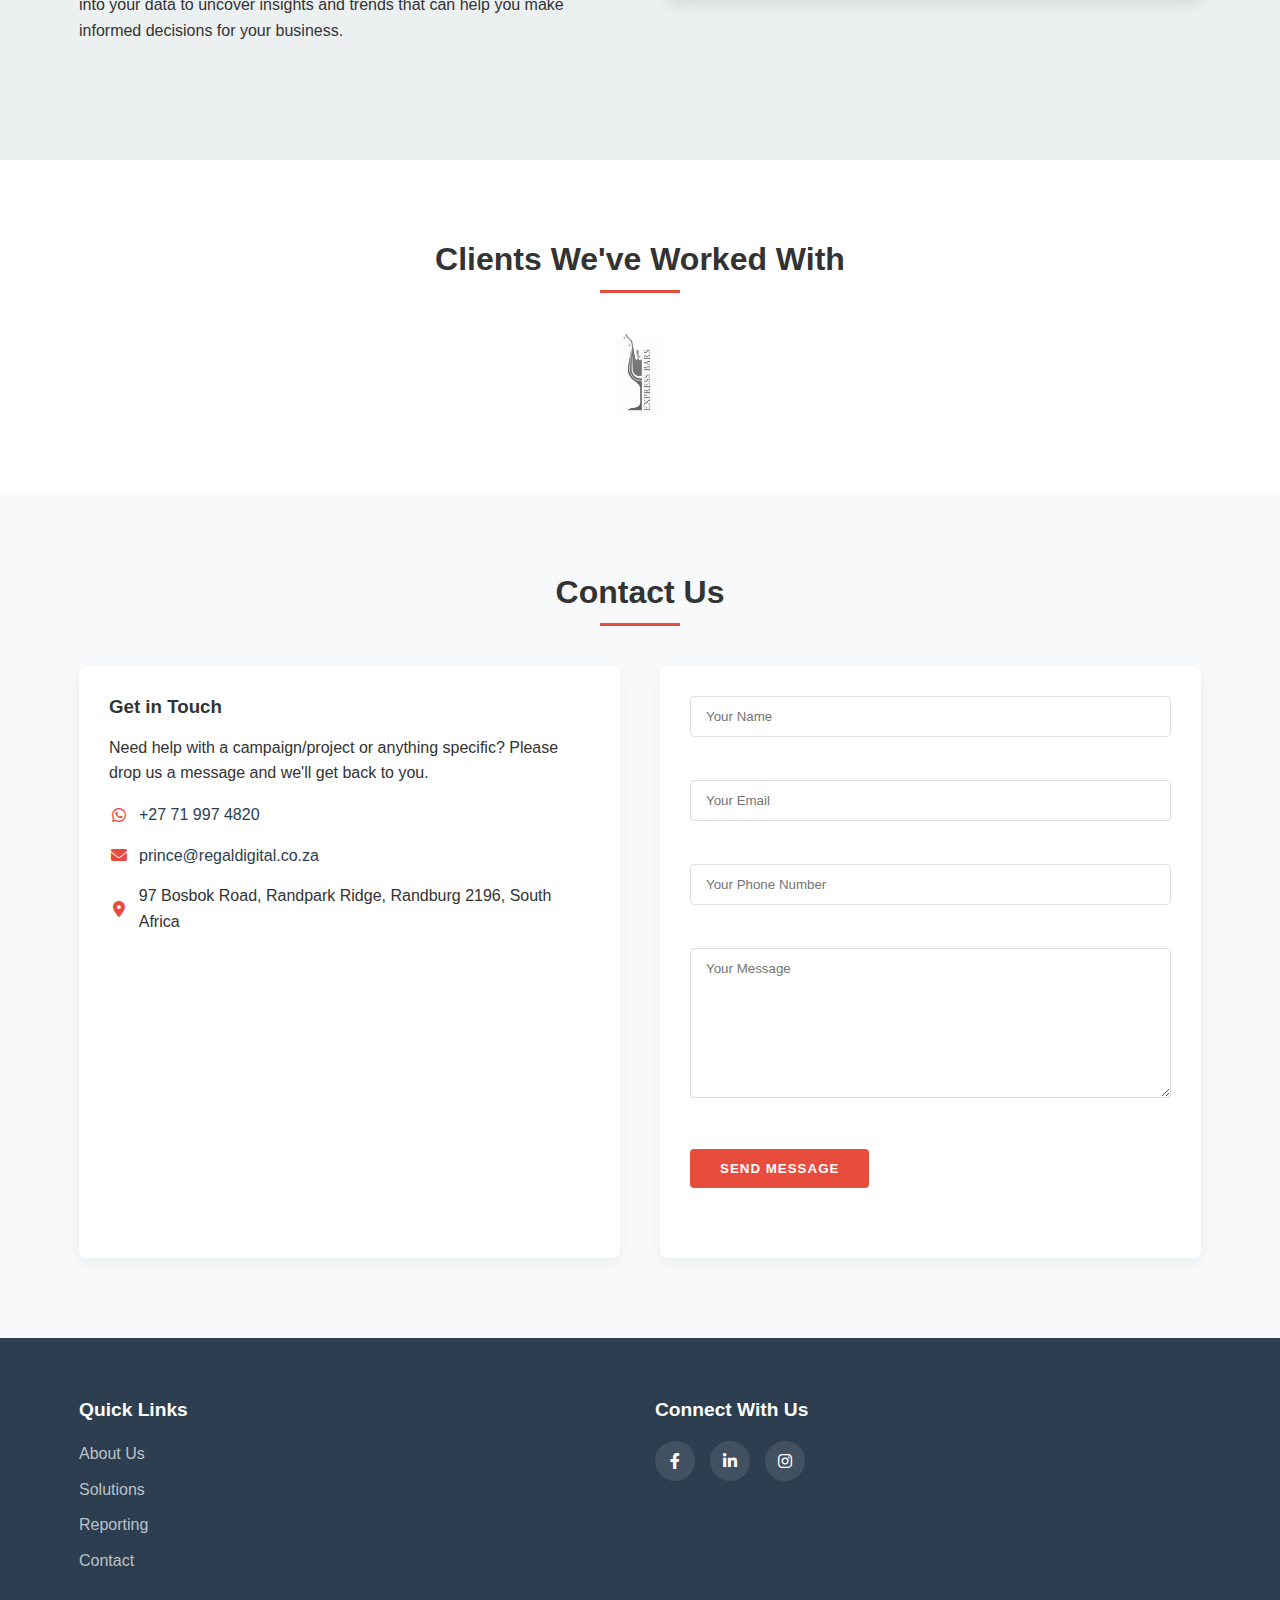
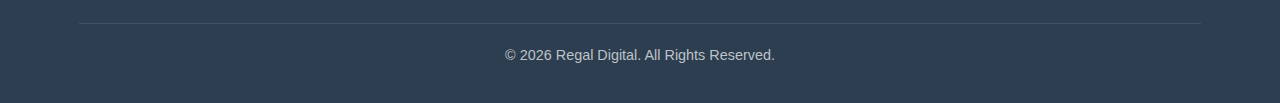
==== commit a7c7cb5c: "Buttons Colour Updated" ====
--- a/index.html
+++ b/index.html
@@ -166,7 +166,8 @@
                     <p>Need help with a campaign/project or anything specific? Please drop us a message and we'll get
                         back to you.</p>
                     <div class="contact-details">
-                        <p><i class="fas fa-phone"></i> <a href="tel:+27719974820">+27 71 997 4820</a></p>
+                        <p><i class="fa-brands fa-whatsapp"></i> <a href="tel:+27719974820">+27 71 997 4820</a>
+                        </p>
                         <p><i class="fas fa-envelope"></i> <a
                                 href="mailto:prince@regaldigital.co.za">prince@regaldigital.co.za</a></p>
                         <p><i class="fas fa-map-marker-alt"></i> 97 Bosbok Road, Randpark Ridge, Randburg 2196, South
--- a/css/style.css
+++ b/css/style.css
@@ -69,7 +69,7 @@
     transform: translateX(-50%);
     width: 80px;
     height: 3px;
-    background-color: var(--secondary-color);
+    background-color: var(--accent-color);
 }
 
 p {
@@ -119,7 +119,7 @@
 }
 
 .btn-secondary {
-    background-color: var(--secondary-color);
+    background-color: var(--accent-color);
     color: var(--white);
 }
 
@@ -177,7 +177,7 @@
     left: 0;
     width: 0;
     height: 2px;
-    background-color: var(--secondary-color);
+    background-color: var(--accent-color);
     transition: var(--transition);
 }
 
@@ -278,7 +278,7 @@
 
 .solution-icon {
     font-size: 2.5rem;
-    color: var(--secondary-color);
+    color: var(--accent-color);
     margin-bottom: 20px;
 }
 
@@ -305,7 +305,7 @@
     content: '•';
     position: absolute;
     left: 0;
-    color: var(--secondary-color);
+    color: var(--accent-color);
 }
 
 /* Reporting Section */
@@ -403,7 +403,7 @@
 
 .contact-details i {
     margin-right: 10px;
-    color: #3498db;
+    color: var(--accent-color);
     width: 20px;
     text-align: center;
 }
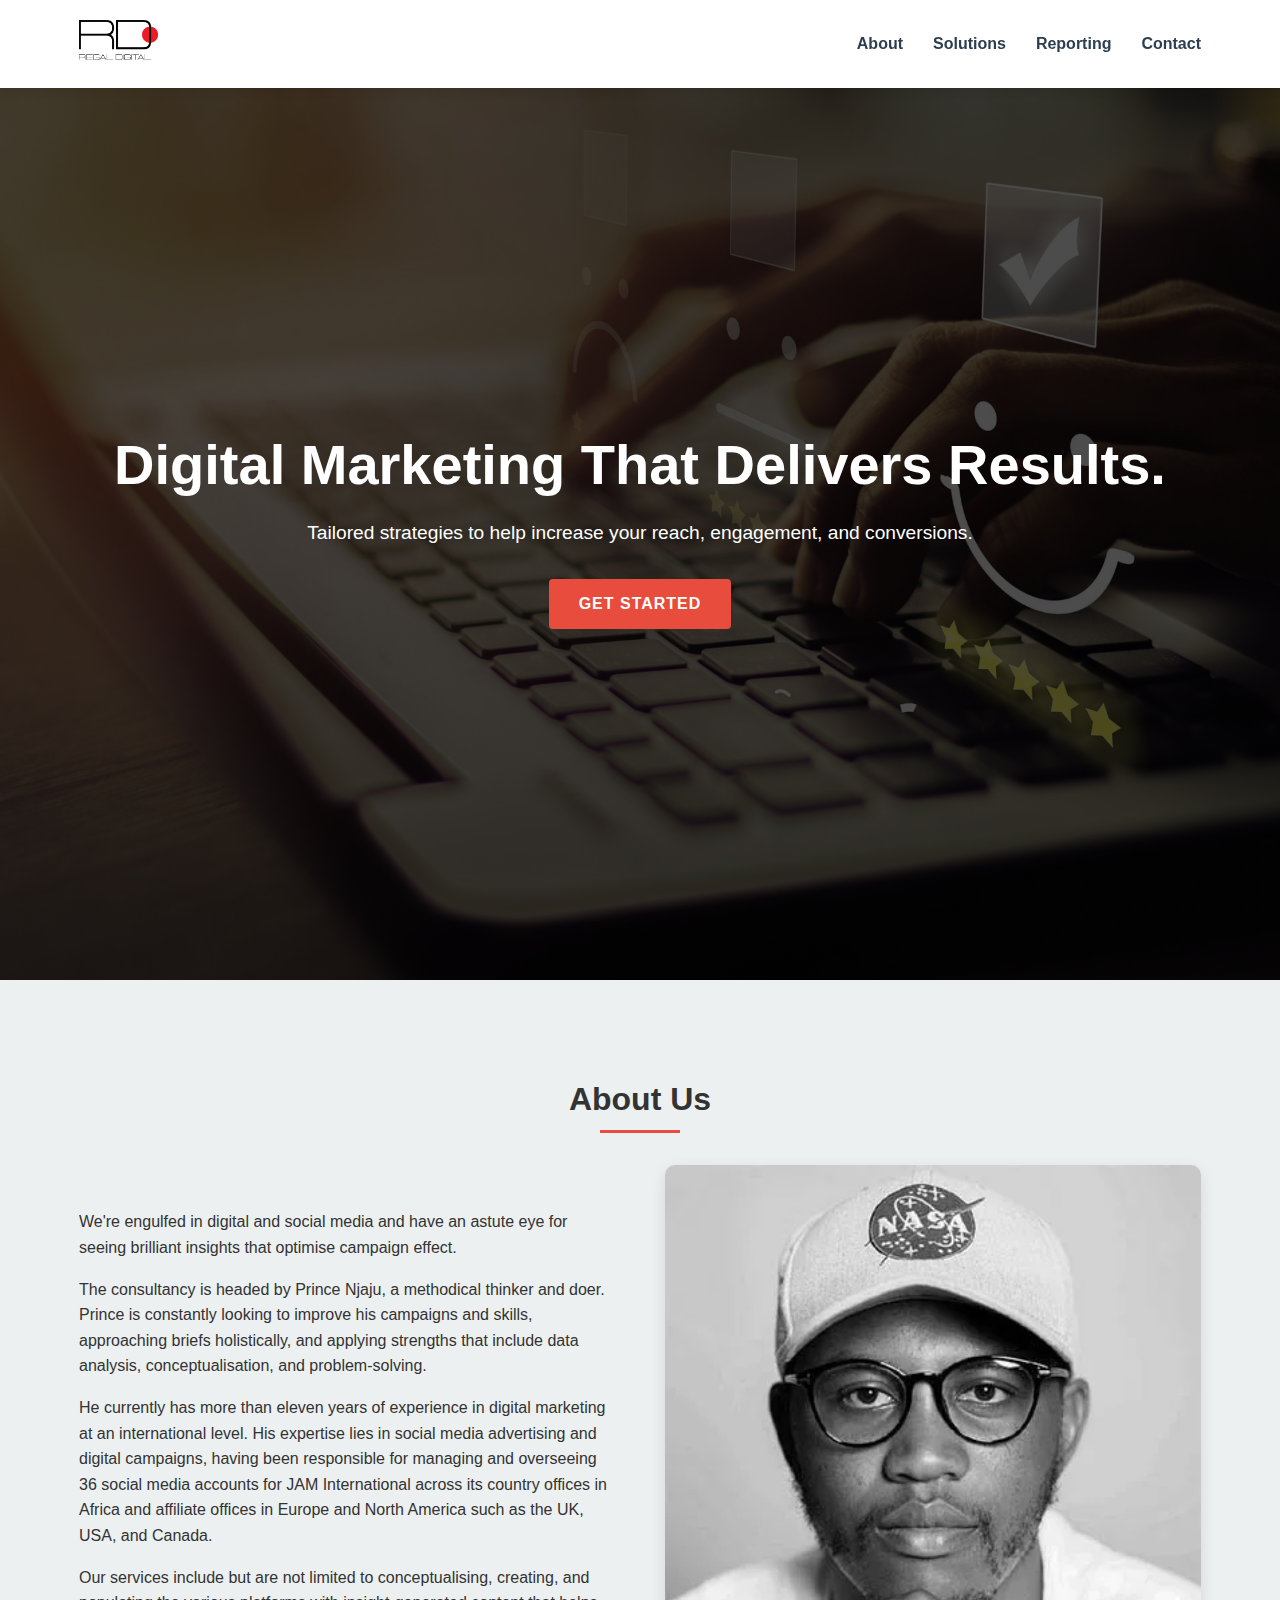
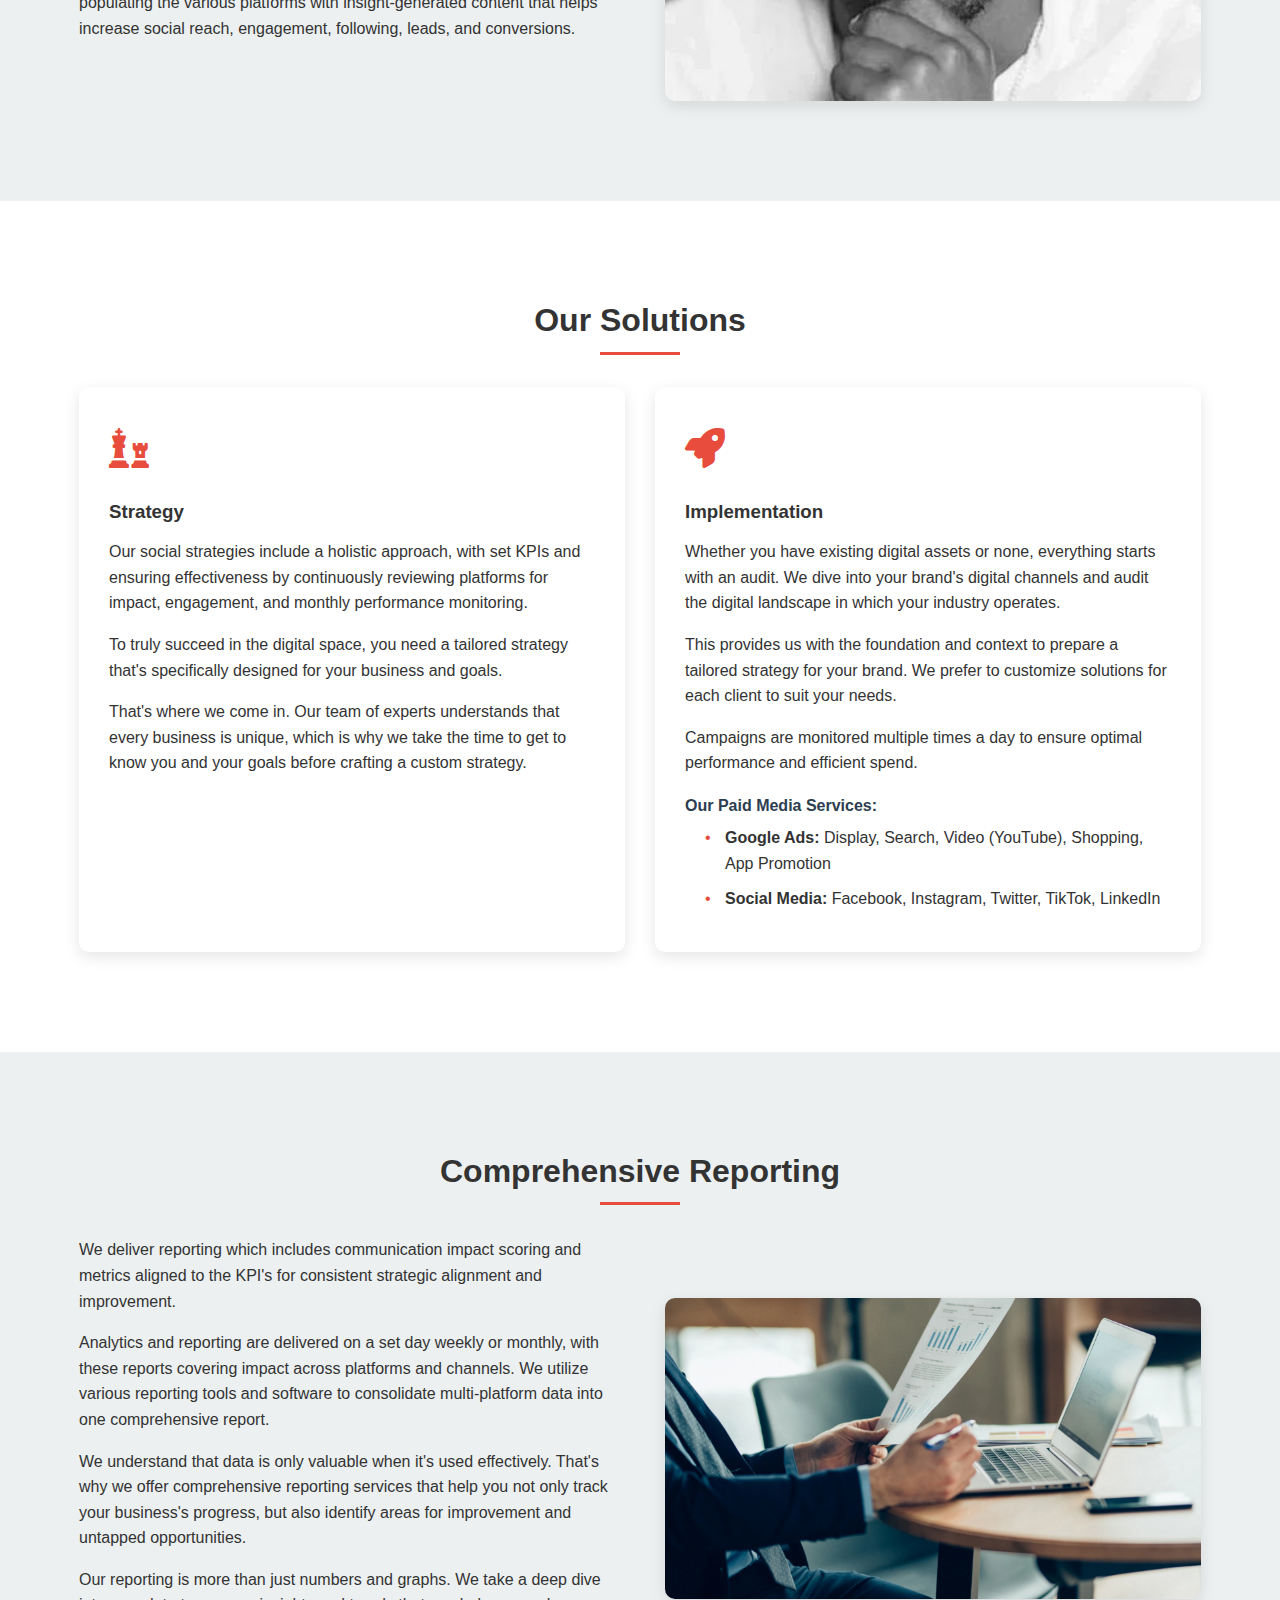
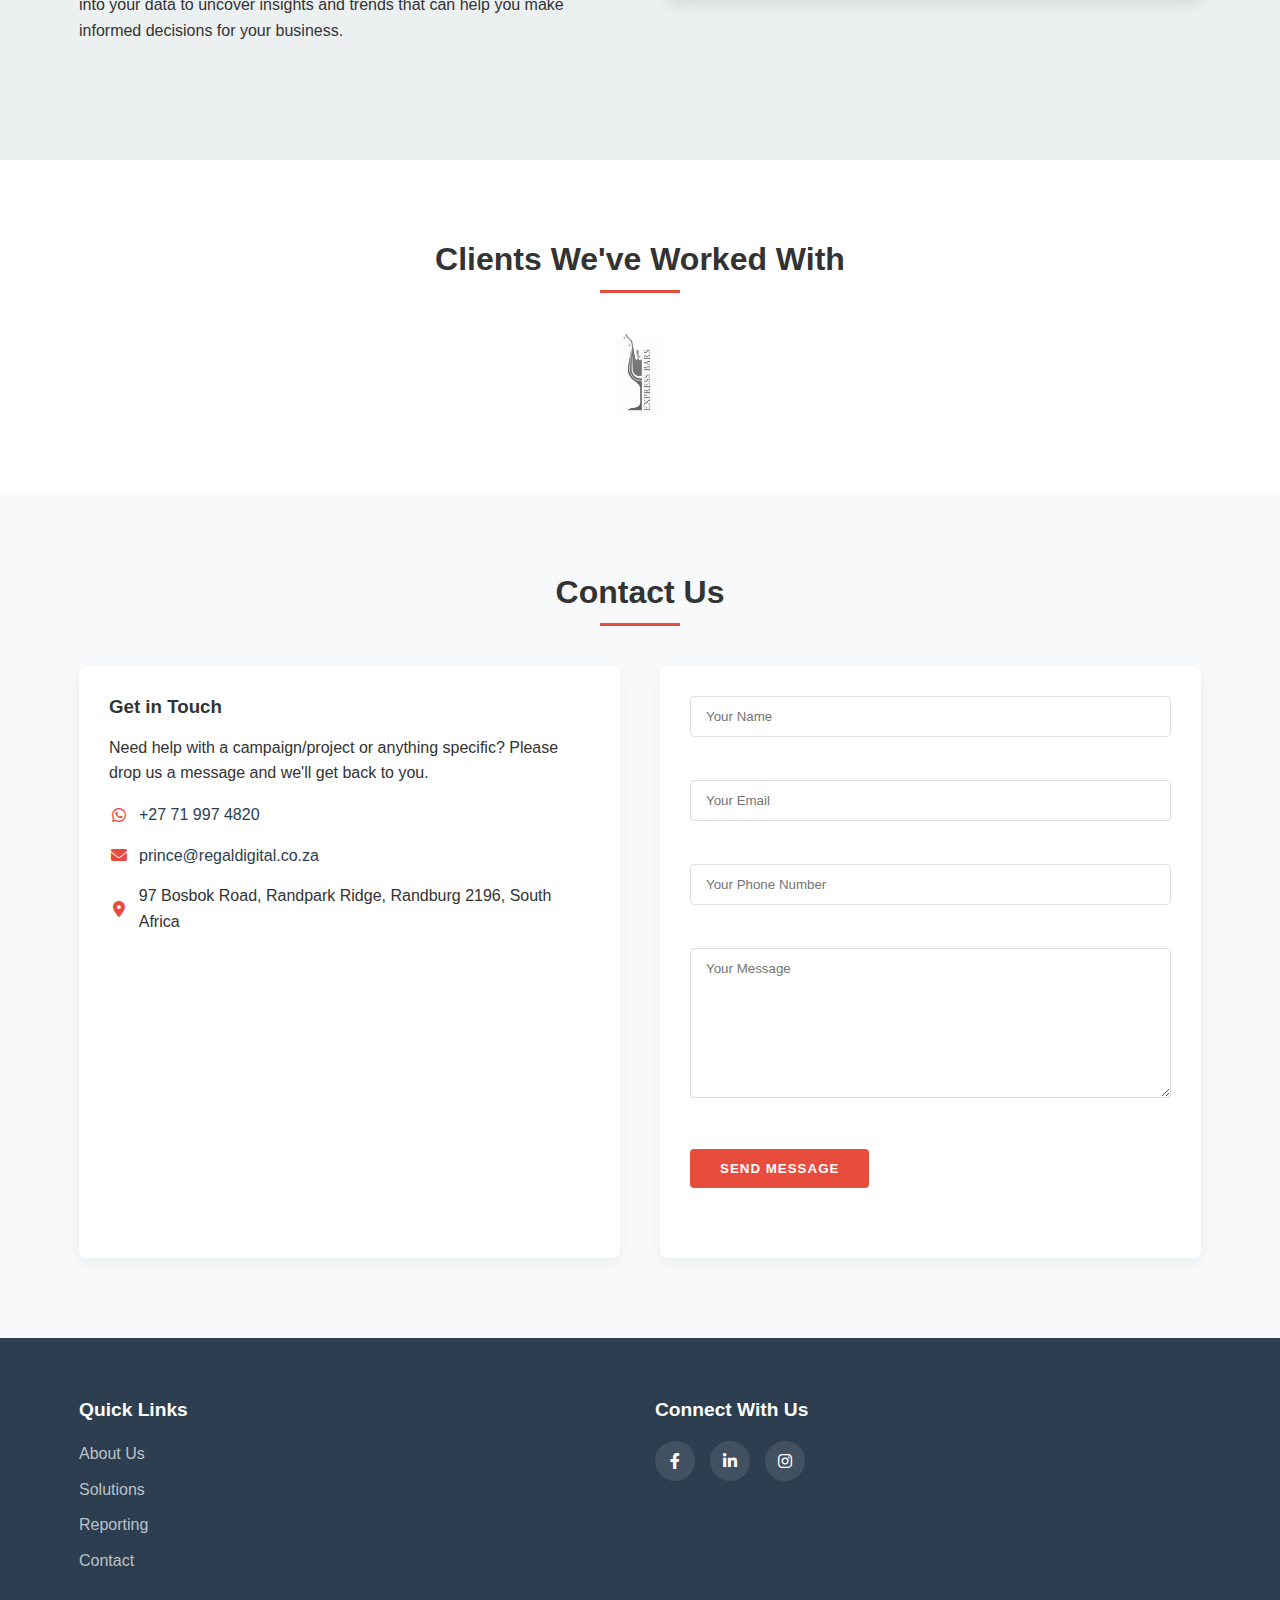
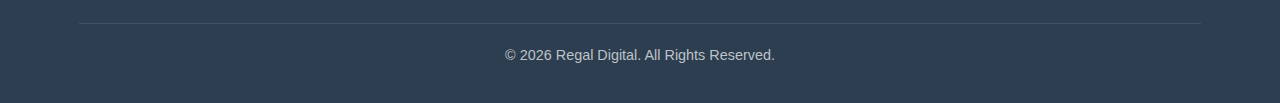
==== commit f4bd5ceb: "Paragraph content updated" ====
--- a/index.html
+++ b/index.html
@@ -48,7 +48,7 @@
     <section class="hero">
         <div class="container">
             <h1>Digital Marketing That Delivers Results.</h1>
-            <p>Tailored strategies to increase your social reach, engagement, and conversions.</p>
+            <p>Tailored strategies to help increase your reach, engagement, and conversions.</p>
             <a href="#contact" class="btn btn-primary">Get Started</a>
         </div>
     </section>
@@ -64,7 +64,7 @@
                     <p>The consultancy is headed by Prince Njaju, a methodical thinker and doer. Prince is constantly
                         looking to improve his campaigns and skills, approaching briefs holistically, and applying
                         strengths that include data analysis, conceptualisation, and problem-solving.</p>
-                    <p>He currently has more than eight years of experience in digital marketing at an international
+                    <p>He currently has more than eleven years of experience in digital marketing at an international
                         level. His expertise lies in social media advertising and digital campaigns, having been
                         responsible for managing and overseeing 36 social media accounts for JAM International across
                         its country offices in Africa and affiliate offices in Europe and North America such as the UK,
